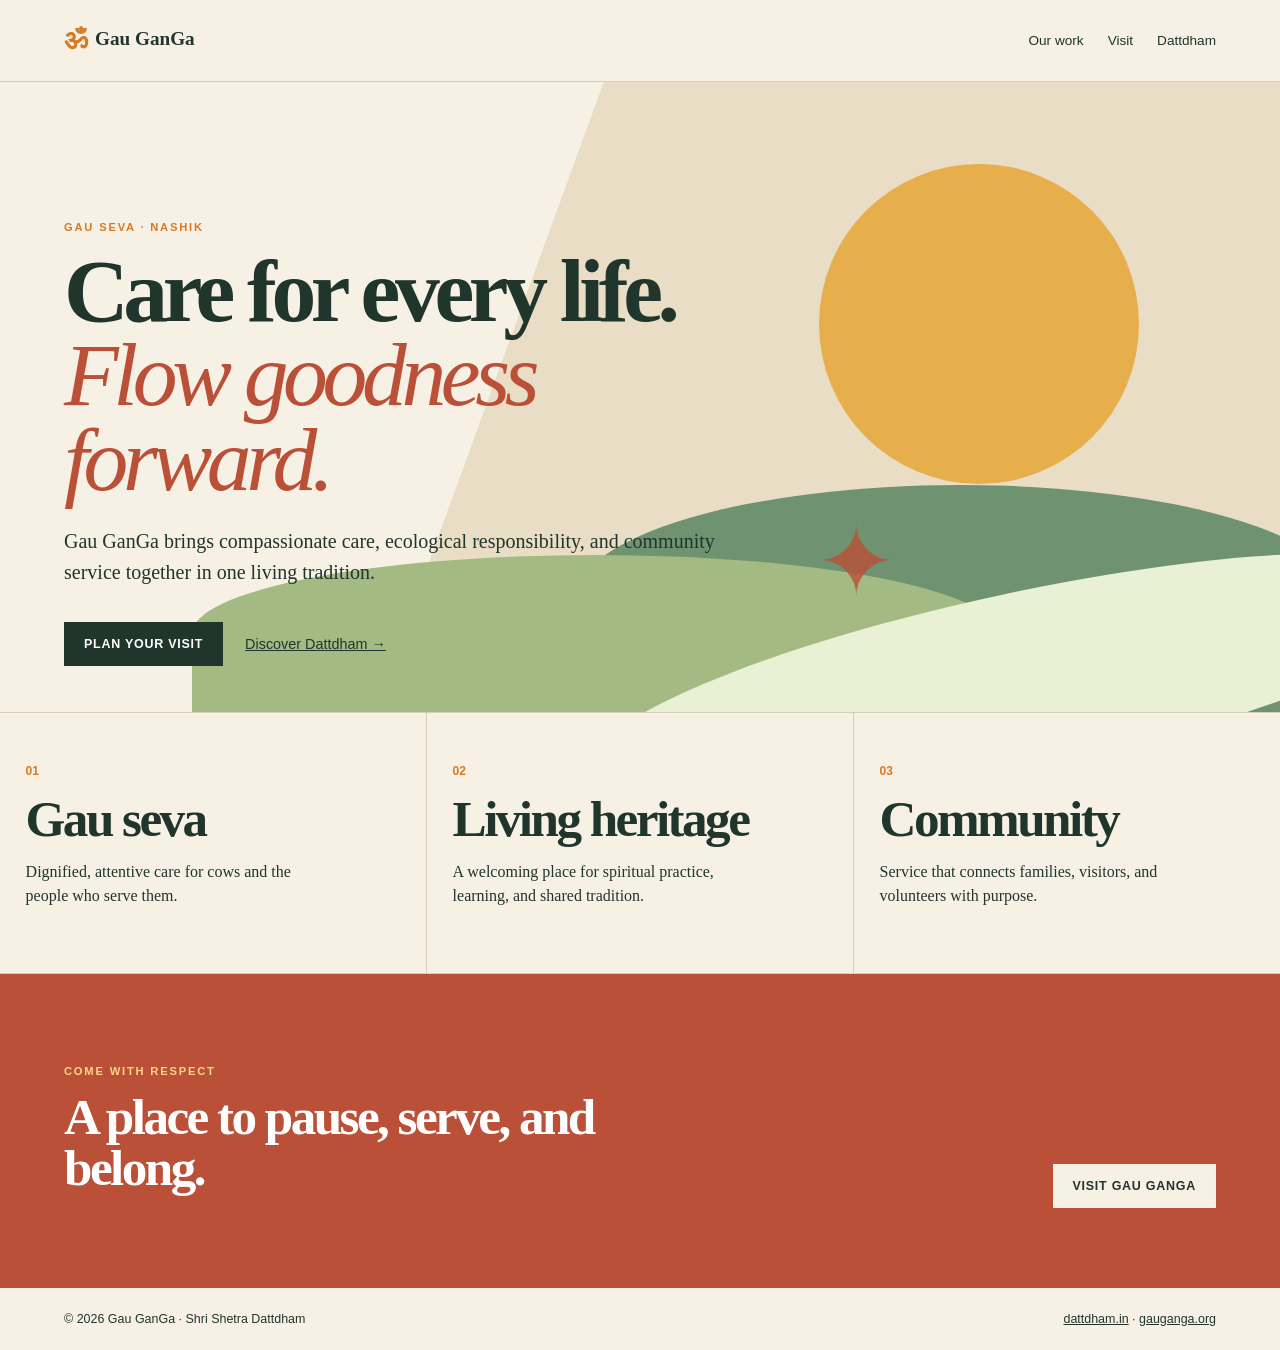
==== index.html @ 40585176 "feat: add dual-domain Gau GanGa and Dattdham site" ====
<!doctype html>
<html lang="en">
<head>
  <meta charset="UTF-8" />
  <meta name="viewport" content="width=device-width, initial-scale=1.0" />
  <meta name="description" content="Gau GanGa and Shri Shetra Dattdham, Nashik — seva, faith, conservation, and community." />
  <meta property="og:title" content="Gau GanGa | Shri Shetra Dattdham" />
  <meta property="og:description" content="A shared home for seva, faith, conservation, and community." />
  <title>Gau GanGa | Shri Shetra Dattdham</title>
  <link rel="stylesheet" href="/styles.css" />
  <script defer src="/site.js"></script>
</head>
<body>
  <header class="masthead">
    <a class="brand" href="/" aria-label="Home"><span class="brand-mark">ॐ</span><span id="brand-name">Gau GanGa</span></a>
    <nav aria-label="Main navigation"><a href="#about">Our work</a><a href="#visit">Visit</a><a id="partner-link" href="https://dattdham.in">Dattdham</a></nav>
  </header>
  <main>
    <section class="hero">
      <p class="eyebrow" id="eyebrow">Gau seva · Nashik</p>
      <h1 id="hero-title">Care for every life.<br><em>Flow goodness forward.</em></h1>
      <p class="lede" id="hero-copy">Gau GanGa brings compassionate care, ecological responsibility, and community service together in one living tradition.</p>
      <div class="actions"><a class="button" id="primary-action" href="#visit">Plan your visit</a><a class="text-link" id="partner-cta" href="https://dattdham.in">Discover Dattdham →</a></div>
      <div class="hero-art" aria-hidden="true"><div class="sun"></div><div class="hill one"></div><div class="hill two"></div><div class="river"></div><div class="lotus">✦</div></div>
    </section>
    <section class="pillars" id="about" aria-label="Our work">
      <article><span>01</span><h2 id="pillar-one-title">Gau seva</h2><p id="pillar-one-copy">Dignified, attentive care for cows and the people who serve them.</p></article>
      <article><span>02</span><h2 id="pillar-two-title">Living heritage</h2><p id="pillar-two-copy">A welcoming place for spiritual practice, learning, and shared tradition.</p></article>
      <article><span>03</span><h2 id="pillar-three-title">Community</h2><p id="pillar-three-copy">Service that connects families, visitors, and volunteers with purpose.</p></article>
    </section>
    <section class="visit" id="visit"><div><p class="eyebrow">Come with respect</p><h2 id="visit-title">A place to pause, serve, and belong.</h2></div><a class="button light" id="visit-link" href="https://gauganga.org">Visit Gau GanGa</a></section>
  </main>
  <footer><span>© <span id="year"></span> Gau GanGa · Shri Shetra Dattdham</span><span><a href="https://dattdham.in">dattdham.in</a> · <a href="https://gauganga.org">gauganga.org</a></span></footer>
</body>
</html>
---- styles.css ----
:root{--ink:#20352c;--cream:#f7f1e5;--saffron:#d77a26;--leaf:#4f7b57;--clay:#b95037;--line:#d8cdb8}*{box-sizing:border-box}html{scroll-behavior:smooth}body{margin:0;background:var(--cream);color:var(--ink);font-family:Georgia,'Times New Roman',serif}.masthead,footer{display:flex;align-items:center;justify-content:space-between;padding:24px max(5vw,28px);border-bottom:1px solid var(--line)}.brand{color:inherit;text-decoration:none;font-weight:bold;font-size:1.2rem}.brand-mark{color:var(--saffron);font-size:1.75rem;vertical-align:middle;margin-right:8px}nav{display:flex;gap:24px}a{color:inherit}nav a{text-decoration:none;font-family:Arial,sans-serif;font-size:.85rem}.hero{min-height:630px;padding:10vw max(5vw,28px) 0;position:relative;overflow:hidden}.hero>*:not(.hero-art){position:relative;z-index:2;max-width:680px}.eyebrow{text-transform:uppercase;letter-spacing:.16em;font:700 .7rem Arial,sans-serif;color:var(--saffron)}h1{font-size:clamp(3rem,7vw,6.4rem);line-height:.94;letter-spacing:-.06em;margin:16px 0 24px}h1 em{color:var(--clay);font-weight:normal}.lede{font-size:1.25rem;line-height:1.55;max-width:570px}.actions{display:flex;gap:22px;align-items:center;margin-top:34px}.button{display:inline-block;padding:15px 20px;background:var(--ink);color:#fff;text-decoration:none;font:700 .78rem Arial,sans-serif;letter-spacing:.06em;text-transform:uppercase}.text-link{font-family:Arial,sans-serif;font-size:.9rem}.hero-art{position:absolute;inset:0;z-index:1;background:linear-gradient(110deg,transparent 40%,#e9ddc6 40%)}.sun{position:absolute;width:min(28vw,320px);height:min(28vw,320px);right:11vw;top:13%;border-radius:50%;background:#e7ae4c}.hill{position:absolute;border-radius:50% 50% 0 0;bottom:0}.hill.one{width:60%;height:36%;right:-5%;background:#6f9270}.hill.two{width:63%;height:25%;right:22%;background:#a4ba83}.river{position:absolute;width:70%;height:28%;right:-15%;bottom:-9%;background:#e9f0d4;border-radius:50%;transform:rotate(-12deg)}.lotus{position:absolute;right:30%;bottom:15%;font-size:6rem;color:var(--clay);opacity:.8}.pillars{display:grid;grid-template-columns:repeat(3,1fr);gap:1px;background:var(--line);border-block:1px solid var(--line)}.pillars article{background:var(--cream);padding:48px max(2vw,24px);min-height:260px}.pillars span{font:700 .75rem Arial,sans-serif;color:var(--saffron)}h2{font-size:clamp(2.2rem,4vw,4rem);line-height:1;margin:14px 0;letter-spacing:-.05em}.pillars p{line-height:1.5;max-width:300px}.visit{padding:80px max(5vw,28px);display:flex;align-items:end;justify-content:space-between;gap:30px;background:var(--clay);color:#fff}.visit .eyebrow{color:#fed580}.visit h2{max-width:650px}.light{background:var(--cream);color:var(--ink);white-space:nowrap}footer{font: .78rem Arial,sans-serif;border:0;gap:12px}@media(max-width:700px){.masthead{align-items:flex-start}.masthead nav{gap:13px;flex-wrap:wrap;justify-content:flex-end}.hero{min-height:680px}.hero-art{opacity:.4}.pillars{grid-template-columns:1fr}.visit{align-items:flex-start;flex-direction:column}footer{align-items:flex-start;flex-direction:column}}
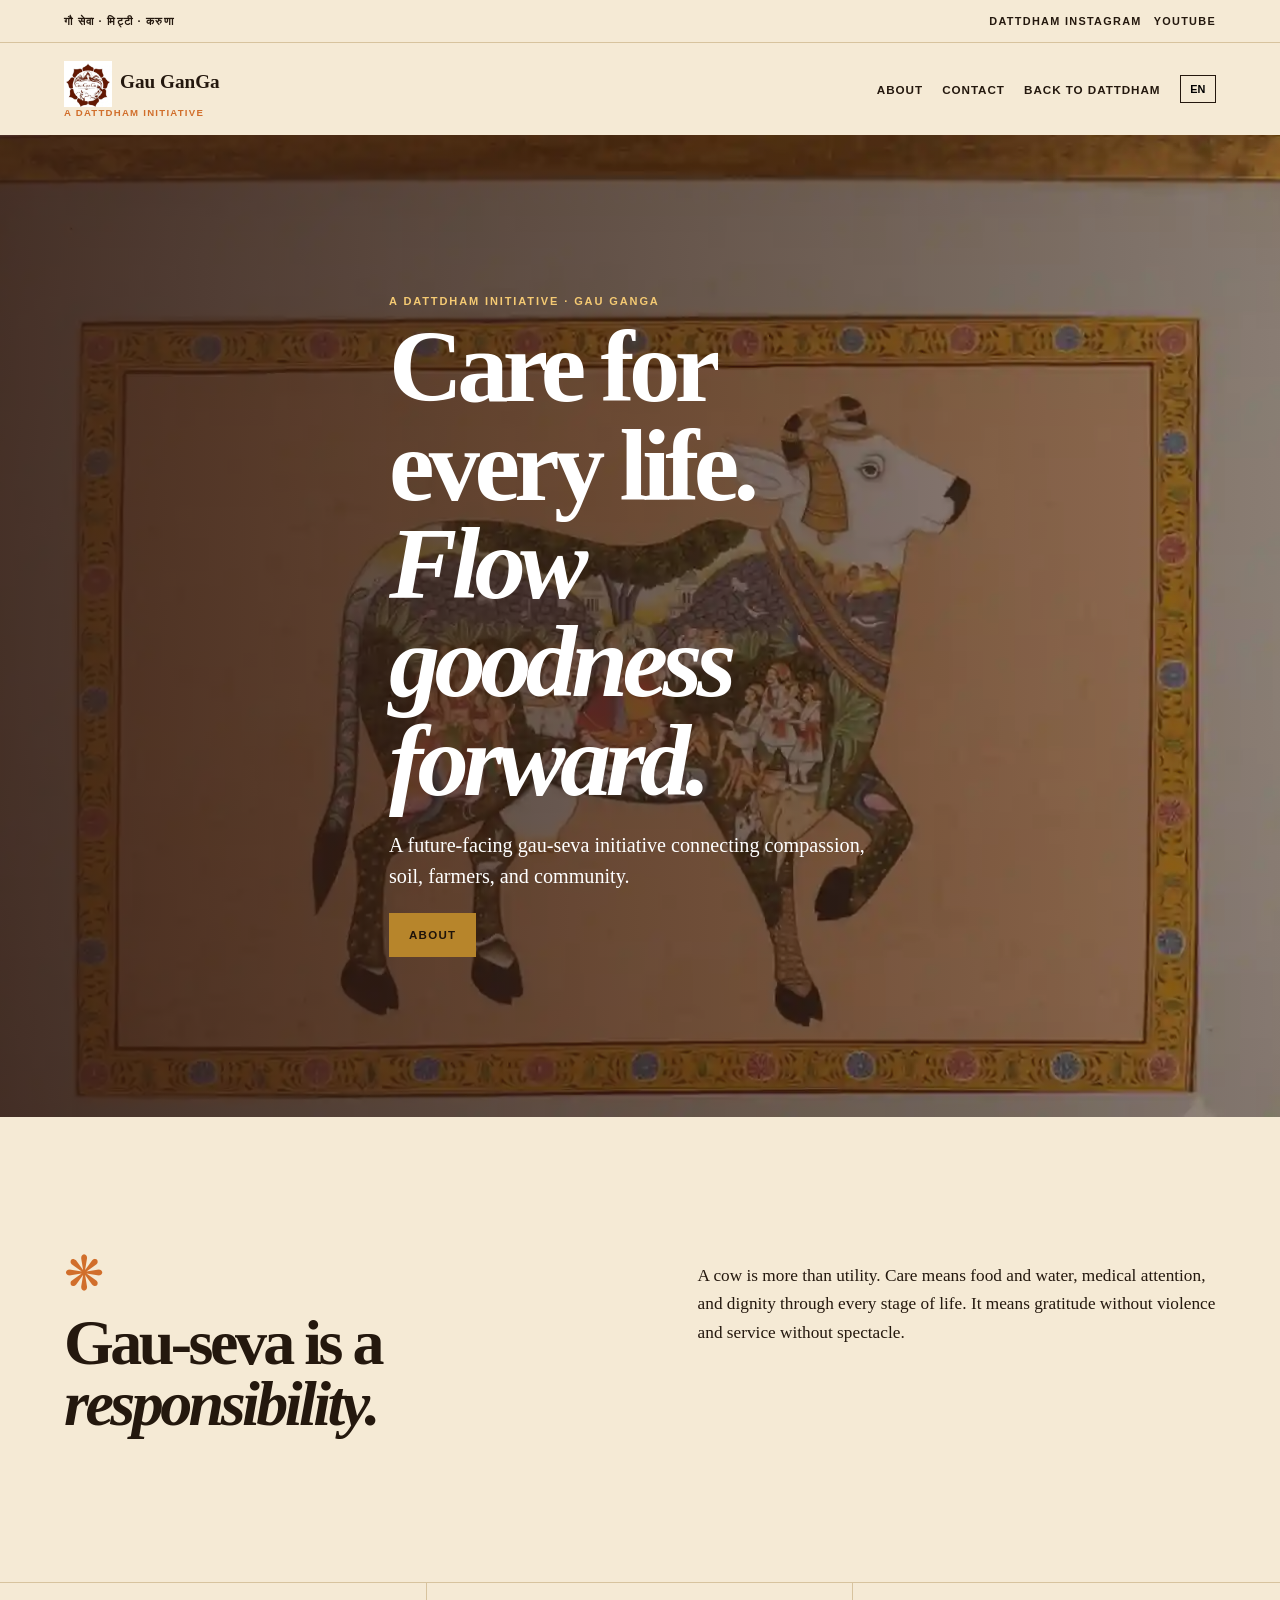
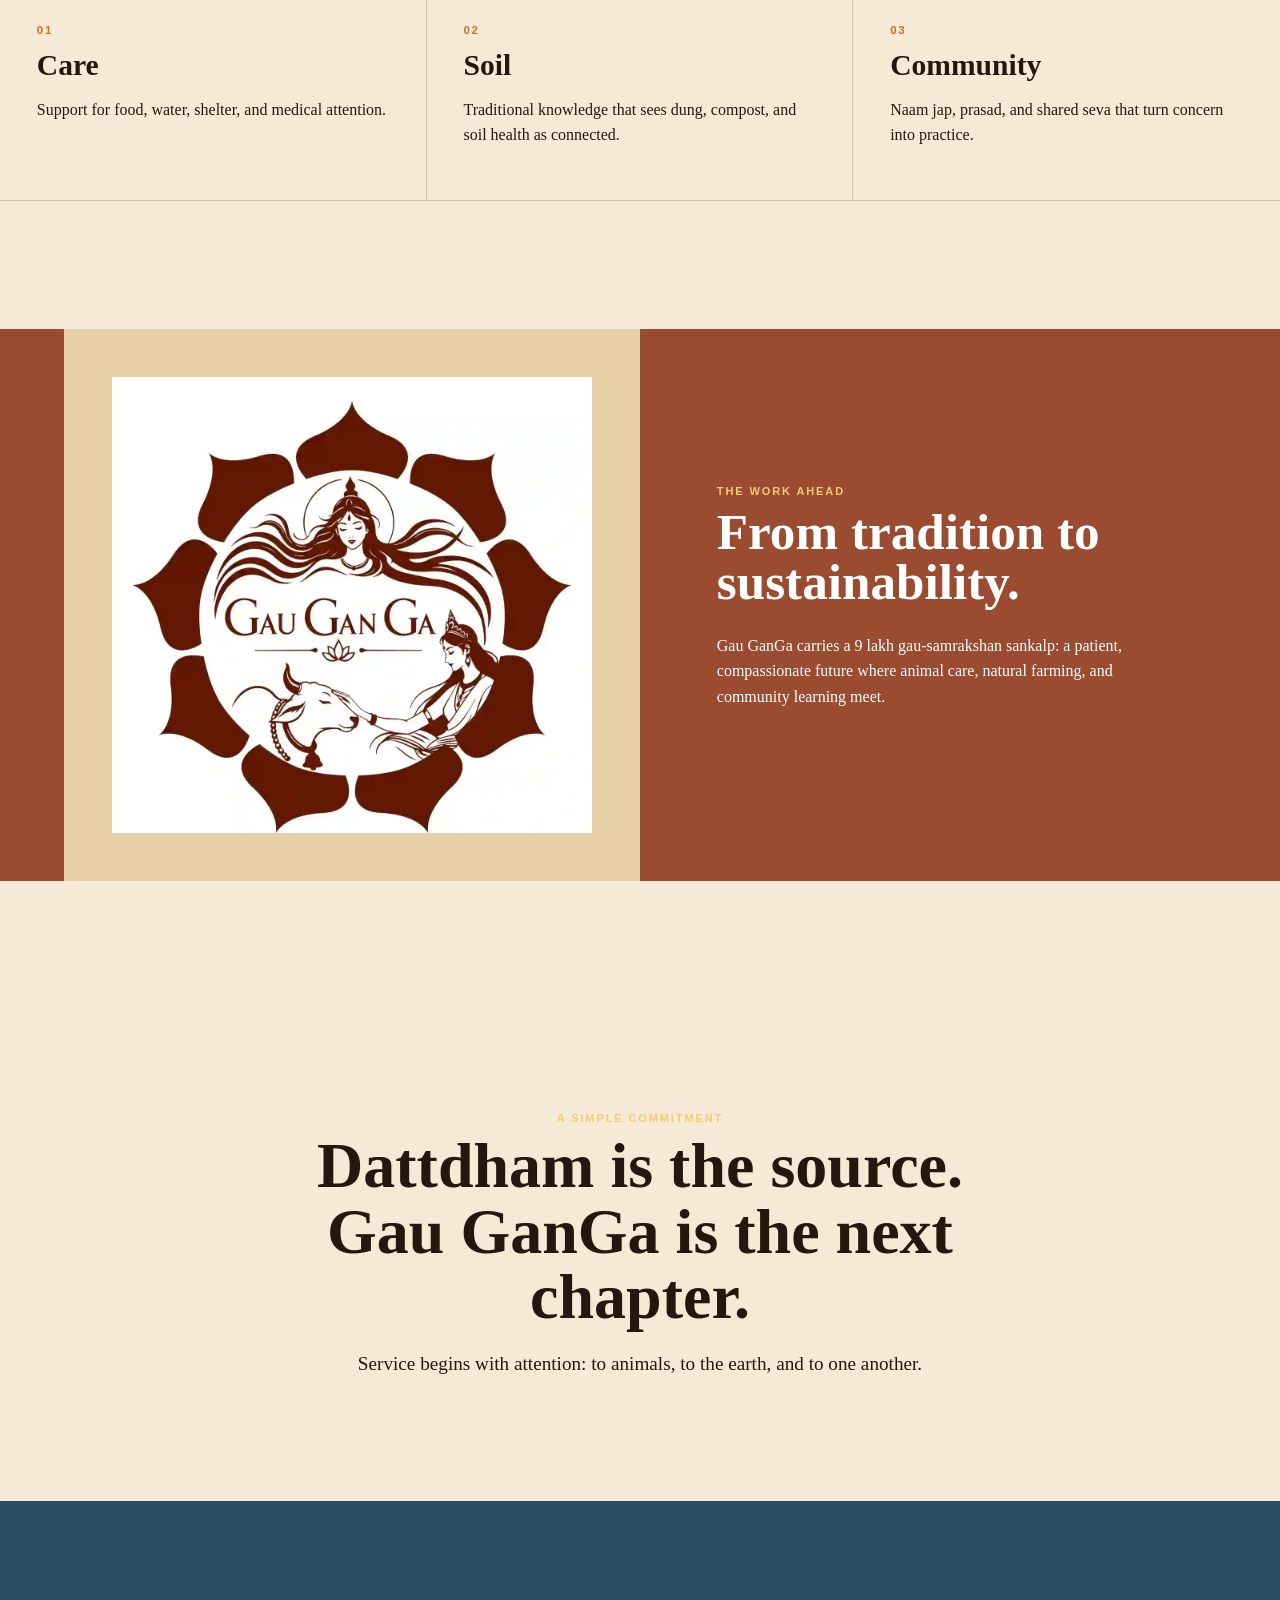
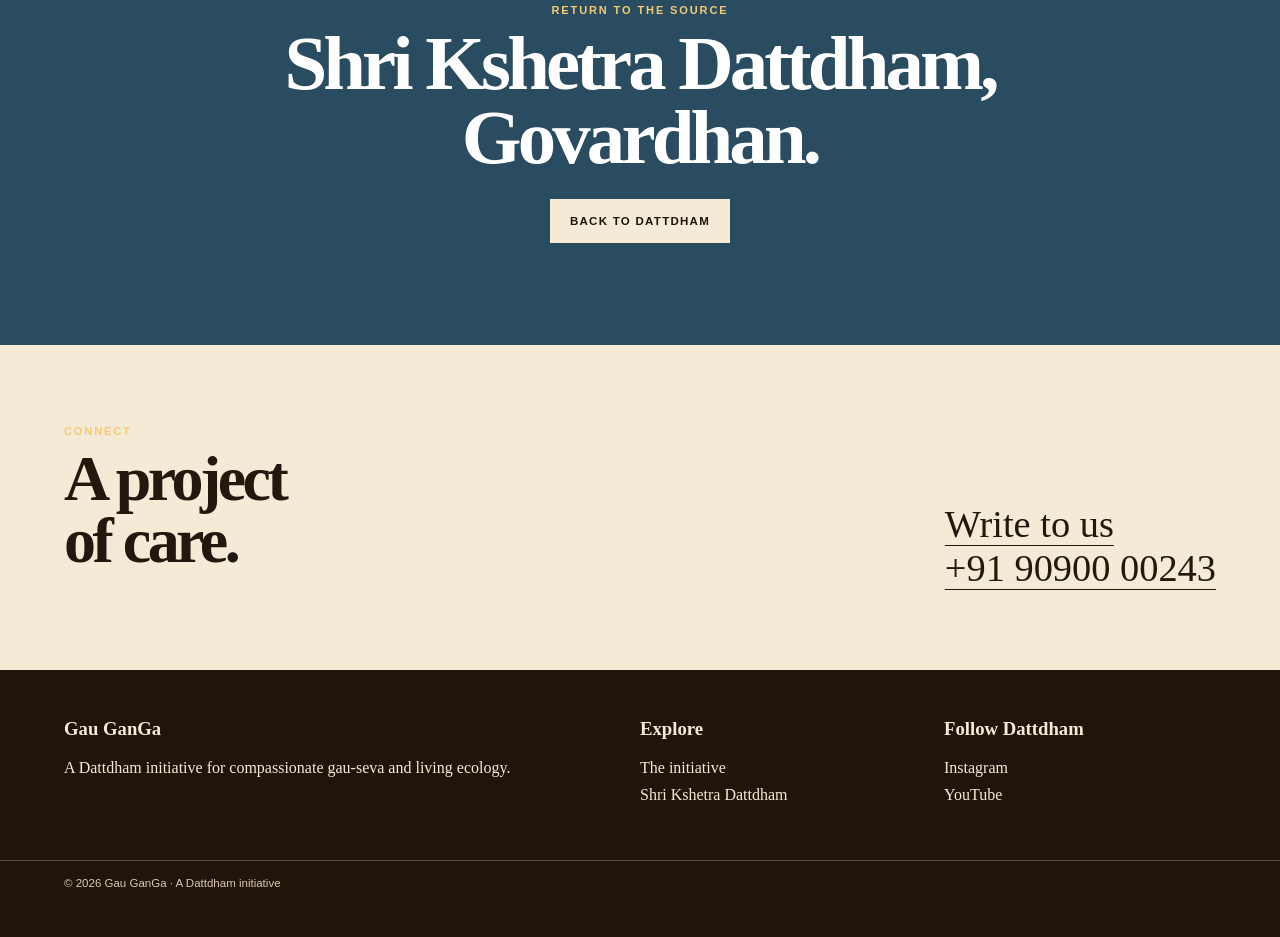
==== commit 0e05fa17: "refactor: extract standalone Gau GanGa site" ====
--- a/index.html
+++ b/index.html
@@ -1,35 +1 @@
-<!doctype html>
-<html lang="en">
-<head>
-  <meta charset="UTF-8" />
-  <meta name="viewport" content="width=device-width, initial-scale=1.0" />
-  <meta name="description" content="Gau GanGa and Shri Shetra Dattdham, Nashik — seva, faith, conservation, and community." />
-  <meta property="og:title" content="Gau GanGa | Shri Shetra Dattdham" />
-  <meta property="og:description" content="A shared home for seva, faith, conservation, and community." />
-  <title>Gau GanGa | Shri Shetra Dattdham</title>
-  <link rel="stylesheet" href="/styles.css" />
-  <script defer src="/site.js"></script>
-</head>
-<body>
-  <header class="masthead">
-    <a class="brand" href="/" aria-label="Home"><span class="brand-mark">ॐ</span><span id="brand-name">Gau GanGa</span></a>
-    <nav aria-label="Main navigation"><a href="#about">Our work</a><a href="#visit">Visit</a><a id="partner-link" href="https://dattdham.in">Dattdham</a></nav>
-  </header>
-  <main>
-    <section class="hero">
-      <p class="eyebrow" id="eyebrow">Gau seva · Nashik</p>
-      <h1 id="hero-title">Care for every life.<br><em>Flow goodness forward.</em></h1>
-      <p class="lede" id="hero-copy">Gau GanGa brings compassionate care, ecological responsibility, and community service together in one living tradition.</p>
-      <div class="actions"><a class="button" id="primary-action" href="#visit">Plan your visit</a><a class="text-link" id="partner-cta" href="https://dattdham.in">Discover Dattdham →</a></div>
-      <div class="hero-art" aria-hidden="true"><div class="sun"></div><div class="hill one"></div><div class="hill two"></div><div class="river"></div><div class="lotus">✦</div></div>
-    </section>
-    <section class="pillars" id="about" aria-label="Our work">
-      <article><span>01</span><h2 id="pillar-one-title">Gau seva</h2><p id="pillar-one-copy">Dignified, attentive care for cows and the people who serve them.</p></article>
-      <article><span>02</span><h2 id="pillar-two-title">Living heritage</h2><p id="pillar-two-copy">A welcoming place for spiritual practice, learning, and shared tradition.</p></article>
-      <article><span>03</span><h2 id="pillar-three-title">Community</h2><p id="pillar-three-copy">Service that connects families, visitors, and volunteers with purpose.</p></article>
-    </section>
-    <section class="visit" id="visit"><div><p class="eyebrow">Come with respect</p><h2 id="visit-title">A place to pause, serve, and belong.</h2></div><a class="button light" id="visit-link" href="https://gauganga.org">Visit Gau GanGa</a></section>
-  </main>
-  <footer><span>© <span id="year"></span> Gau GanGa · Shri Shetra Dattdham</span><span><a href="https://dattdham.in">dattdham.in</a> · <a href="https://gauganga.org">gauganga.org</a></span></footer>
-</body>
-</html>
+<!doctype html><html lang="en"><head><meta charset="utf-8"><meta name="viewport" content="width=device-width,initial-scale=1"><meta name="description" content="Gau GanGa — a Dattdham initiative for compassionate gau-seva, soil health, and community practice."><link rel="canonical" href="https://gauganga.org/"><meta property="og:title" content="Gau GanGa | A Dattdham Initiative"><meta property="og:description" content="Care for every life. Flow goodness forward."><meta property="og:image" content="https://gauganga.org/assets/gauganga-cow-art.webp"><title>Gau GanGa | A Dattdham Initiative</title><link rel="stylesheet" href="/site.css"><script defer src="/site.js"></script></head><body class="project" data-site="gau"><a class="skip" href="#main">Skip to content</a><div class="topbar"><div class="shell"><span>गौ सेवा · मिट्टी · करुणा</span><span class="social"><a href="https://www.instagram.com/dattadham_official/">Dattdham Instagram</a><a href="https://www.youtube.com/@श्रीक्षेत्रदत्तधामपीठ">YouTube</a></span></div></div><header class="shell nav"><a class="wordmark" href="/"><img src="/assets/gauganga-logo.webp" alt="Gau GanGa" width="48" height="46" style="vertical-align:middle;margin-right:.5rem">Gau GanGa<small>A Dattdham initiative</small></a><nav class="nav-links" aria-label="Main"><a href="#about" data-k="about">About</a><a href="#contact" data-k="contact">Contact</a><a href="https://dattdham.in" data-k="back">Back to Dattdham</a><button class="lang" aria-label="Change language">EN</button></nav></header><main id="main"><section class="hero"><img class="hero-media" src="/assets/gauganga-cow-art.webp" alt="A devotional cow artwork expressing care, culture, and ecological life" fetchpriority="high"><div class="shell hero-copy"><div class="eyebrow" data-k="eyebrow">A Dattdham initiative · Gau GanGa</div><h1 data-k="title">Care for every life. <em>Flow goodness forward.</em></h1><p data-k="lead">A future-facing gau-seva initiative connecting compassion, soil, farmers, and community.</p><a class="cta" href="#about" data-k="about">About</a></div></section><section class="shell story" id="about"><div><div class="ornament">❋</div><h2 class="section-title" data-k="story-title">Gau-seva is a <em>responsibility.</em></h2></div><p data-k="story">A cow is more than utility. Care means food and water, medical attention, and dignity through every stage of life. It means gratitude without violence and service without spectacle.</p></section><section class="pillars"><article class="pillar" data-pillar><b>01</b><h3>Care</h3><p>Food, water, shelter, and medical attention.</p></article><article class="pillar" data-pillar><b>02</b><h3>Soil</h3><p>Traditional knowledge for soil health.</p></article><article class="pillar" data-pillar><b>03</b><h3>Community</h3><p>Seva that turns concern into practice.</p></article></section><section class="shell feature"><div class="art-panel"><img src="/assets/gauganga-logo.webp" loading="lazy" alt="Gau GanGa identity mark"></div><div class="feature-copy"><div class="eyebrow">The work ahead</div><h2 data-k="feature-title">From tradition to sustainability.</h2><p data-k="feature">Gau GanGa carries a 9 lakh gau-samrakshan sankalp: a patient, compassionate future where animal care, natural farming, and community learning meet.</p></div></section><section class="shell manifesto"><div class="eyebrow">A simple commitment</div><h2 data-k="bridge-title">Dattdham is the source. Gau GanGa is the next chapter.</h2><p>Service begins with attention: to animals, to the earth, and to one another.</p></section><section class="bridge"><div class="shell"><div class="eyebrow">Return to the source</div><h2>Shri Kshetra Dattdham, Govardhan.</h2><a class="cta" href="https://dattdham.in" data-k="back">Back to Dattdham</a></div></section><section class="shell contact" id="contact"><div><div class="eyebrow">Connect</div><h2 class="section-title">A project<br>of care.</h2></div><div><a href="mailto:Dattadham1008@gmail.com" data-k="email">Write to us</a><br><a href="tel:+919090000243">+91 90900 00243</a></div></section></main><footer class="footer"><div class="shell footer-grid"><div><h3>Gau GanGa</h3><p>A Dattdham initiative for compassionate gau-seva and living ecology.</p></div><div><h3>Explore</h3><a href="#about">The initiative</a><a href="https://dattdham.in">Shri Kshetra Dattdham</a></div><div><h3>Follow Dattdham</h3><a href="https://www.instagram.com/dattadham_official/">Instagram</a><a href="https://www.youtube.com/@श्रीक्षेत्रदत्तधामपीठ">YouTube</a></div></div><div class="shell copyright">© <span data-year></span> Gau GanGa · A Dattdham initiative</div></footer></body></html>
--- a/site.css
+++ b/site.css
@@ -0,0 +1 @@
+:root{--ink:#24180e;--paper:#f5ead5;--gold:#b7852b;--ochre:#d16e2b;--leaf:#385644;--indigo:#294c61;--line:#d7c39e;--serif:Georgia,'Noto Serif Devanagari',serif;--sans:Arial,'Noto Sans Devanagari',sans-serif}*{box-sizing:border-box}html{scroll-behavior:smooth}body{margin:0;background:var(--paper);color:var(--ink);font-family:var(--serif)}a{color:inherit}.skip{position:absolute;left:-999px}.skip:focus{left:1rem;top:1rem;z-index:10;background:#fff;padding:.7rem}.shell{max-width:1280px;margin:auto;padding-inline:clamp(1.2rem,5vw,5rem)}.topbar{border-bottom:1px solid var(--line);font:700 .68rem var(--sans);letter-spacing:.12em;text-transform:uppercase}.topbar .shell{min-height:42px;display:flex;justify-content:space-between;align-items:center;gap:1rem}.social{display:flex;gap:.75rem}.social a{text-decoration:none}.nav{display:flex;align-items:center;justify-content:space-between;gap:1rem;padding-block:1.1rem}.wordmark{font-size:1.2rem;font-weight:bold;text-decoration:none}.wordmark small{display:block;font:700 .6rem var(--sans);letter-spacing:.13em;text-transform:uppercase;color:var(--ochre)}.nav-links{display:flex;align-items:center;gap:1.2rem;font:700 .73rem var(--sans);letter-spacing:.08em;text-transform:uppercase}.nav-links a{text-decoration:none}.lang{border:1px solid var(--ink);background:transparent;padding:.45rem .6rem;font:700 .68rem var(--sans);cursor:pointer}.hero{position:relative;min-height:620px;display:grid;align-items:end;overflow:hidden;color:#fff;background:var(--ink)}.hero-media{position:absolute;inset:0;width:100%;height:100%;object-fit:cover;opacity:.66}.hero:after{content:'';position:absolute;inset:0;background:linear-gradient(90deg,rgba(22,13,7,.82),rgba(22,13,7,.17) 75%)}.hero-copy{position:relative;z-index:1;padding-block:clamp(5rem,13vw,10rem);max-width:780px}.eyebrow{font:700 .69rem var(--sans);letter-spacing:.17em;text-transform:uppercase;color:#f5ca73}.hero h1,.section-title{letter-spacing:-.055em;line-height:.96;margin:.7rem 0 1.2rem}.hero h1{font-size:clamp(3.3rem,8vw,7.4rem)}.hero p{max-width:570px;font-size:clamp(1rem,2vw,1.26rem);line-height:1.55}.cta{display:inline-block;background:var(--gold);color:#1e130a;padding:1rem 1.25rem;text-decoration:none;font:700 .72rem var(--sans);letter-spacing:.11em;text-transform:uppercase}.story{display:grid;grid-template-columns:1fr 1fr;gap:clamp(2rem,9vw,10rem);padding-block:clamp(5rem,10vw,9rem)}.section-title{font-size:clamp(2.6rem,5vw,5rem)}.story p{font-size:1.08rem;line-height:1.65}.ornament{font-size:3rem;color:var(--ochre)}.pillars{display:grid;grid-template-columns:repeat(3,1fr);border-block:1px solid var(--line)}.pillar{padding:2.3rem;border-right:1px solid var(--line)}.pillar:last-child{border-right:0}.pillar b{color:var(--ochre);font:700 .72rem var(--sans);letter-spacing:.15em}.pillar h3{font-size:1.85rem;margin:.7rem 0}.pillar p{line-height:1.55}.feature{display:grid;grid-template-columns:1fr 1fr;margin-block:clamp(4rem,10vw,9rem);background:var(--leaf);color:#fff}.feature img{width:100%;height:100%;min-height:360px;object-fit:cover}.feature-copy{padding:clamp(2.2rem,6vw,6rem);display:flex;flex-direction:column;justify-content:center}.feature-copy h2{font-size:clamp(2.5rem,4vw,4.6rem);line-height:.98;margin:.6rem 0}.feature-copy p{line-height:1.6}.bridge{background:var(--indigo);color:#fff;padding-block:clamp(4rem,8vw,7rem);text-align:center}.bridge h2{font-size:clamp(2.5rem,6vw,5.5rem);letter-spacing:-.05em;line-height:.96;max-width:850px;margin:.7rem auto 1.5rem}.bridge .cta{background:#f5ead5}.contact{padding-block:5rem;display:flex;justify-content:space-between;align-items:end;gap:2rem}.contact a{font-size:clamp(1.3rem,3vw,2.4rem);text-decoration-thickness:1px;text-underline-offset:.2em}.footer{background:#21150b;color:#f5ead5;padding-block:3rem}.footer-grid{display:grid;grid-template-columns:2fr 1fr 1fr;gap:2rem}.footer h3{margin-top:0}.footer a{display:block;margin:.55rem 0;text-decoration:none}.copyright{margin-top:3rem;padding-top:1rem;border-top:1px solid #5e4c3b;font:400 .72rem var(--sans);color:#d8c9b1}.project .hero{background:#402014}.project .hero:after{background:linear-gradient(90deg,rgba(47,23,14,.78),rgba(47,23,14,.08))}.project .hero-copy{max-width:630px}.project .feature{background:#9a4b30}.art-panel{background:#e7d0a8;padding:clamp(1rem,4vw,3rem);display:flex;align-items:center;justify-content:center}.art-panel img{object-fit:contain;min-height:0;max-height:520px}.manifesto{padding-block:clamp(4rem,8vw,8rem);text-align:center;max-width:900px}.manifesto h2{font-size:clamp(2.5rem,5vw,5rem);line-height:1.02;margin:.6rem 0}.manifesto p{font-size:1.2rem;line-height:1.65}@media(max-width:760px){.topbar .shell{justify-content:center}.topbar .social{display:none}.nav-links{gap:.7rem;font-size:.62rem}.nav-links a:nth-child(2){display:none}.hero{min-height:560px}.story,.feature{grid-template-columns:1fr}.pillars{grid-template-columns:1fr}.pillar{border-right:0;border-bottom:1px solid var(--line)}.feature img{min-height:260px}.contact{align-items:flex-start;flex-direction:column}.footer-grid{grid-template-columns:1fr 1fr}.footer-grid>div:first-child{grid-column:span 2}}@media(prefers-reduced-motion:reduce){html{scroll-behavior:auto}}
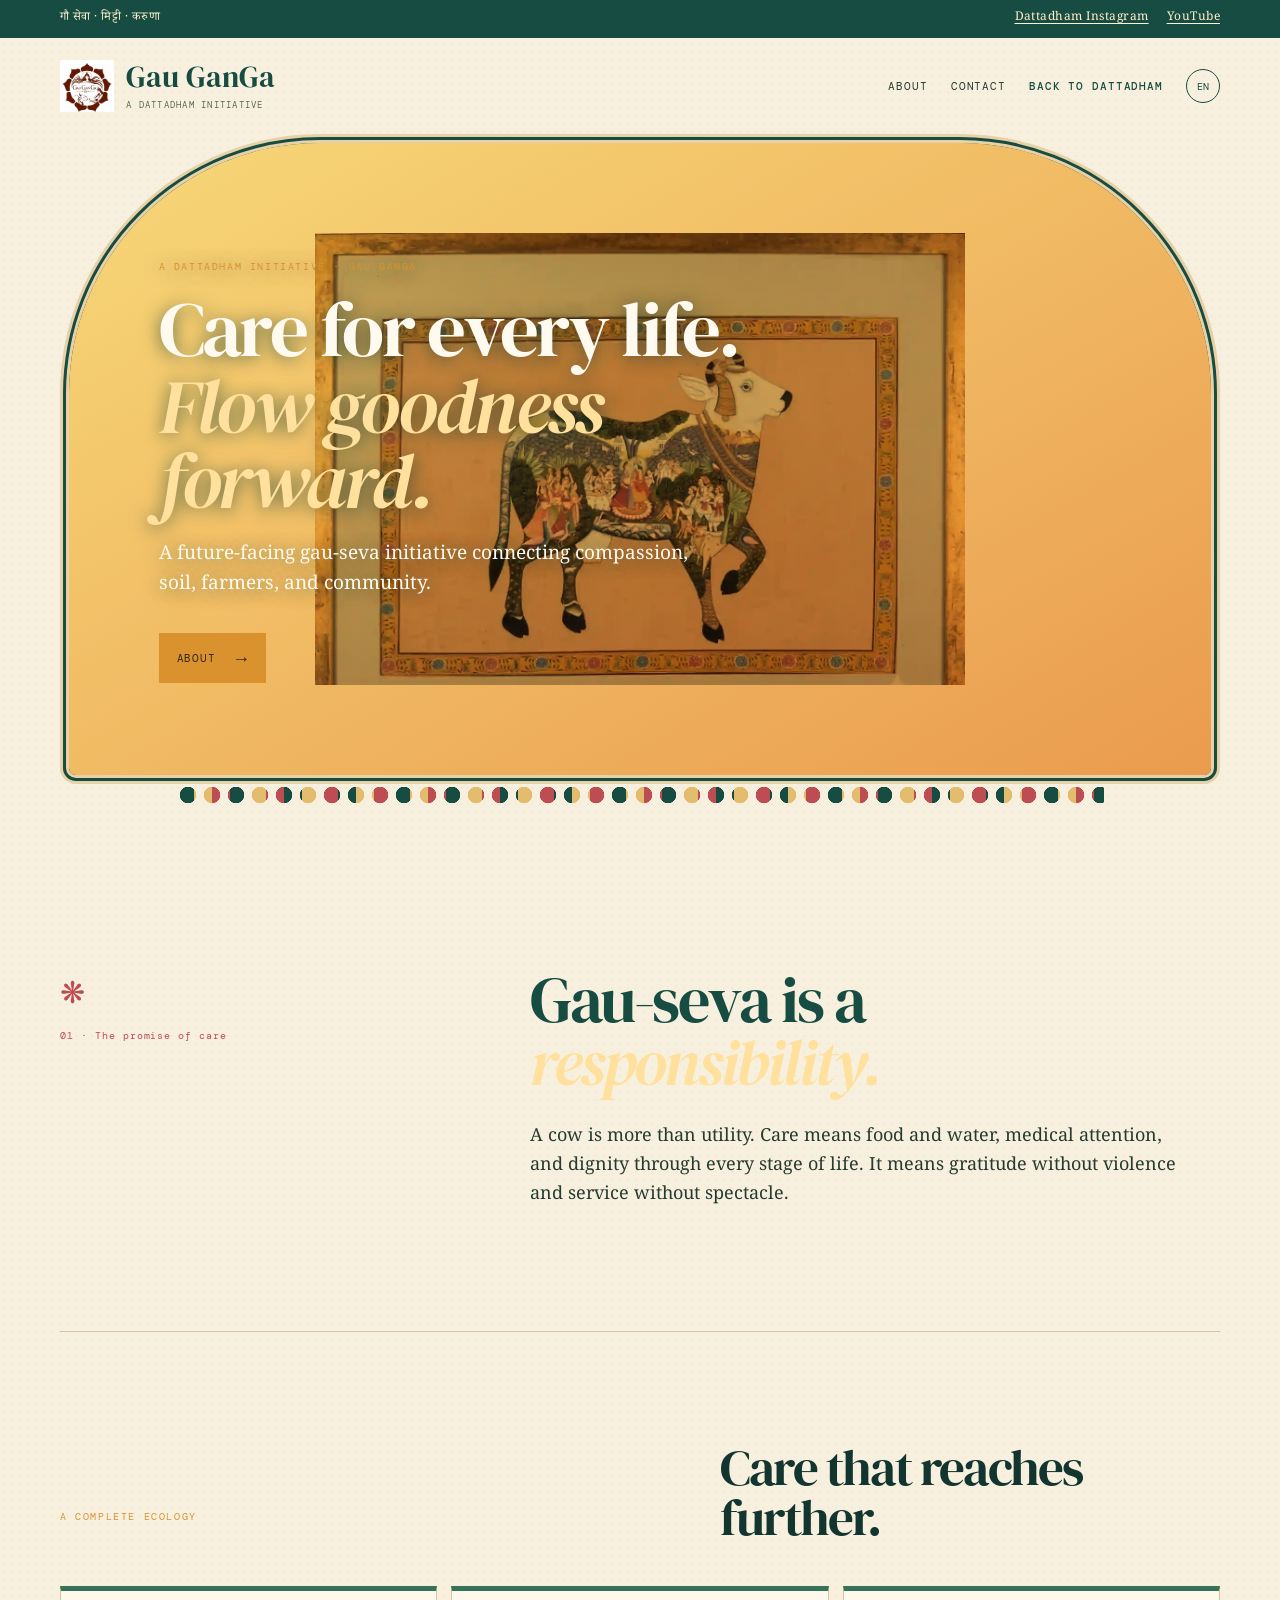
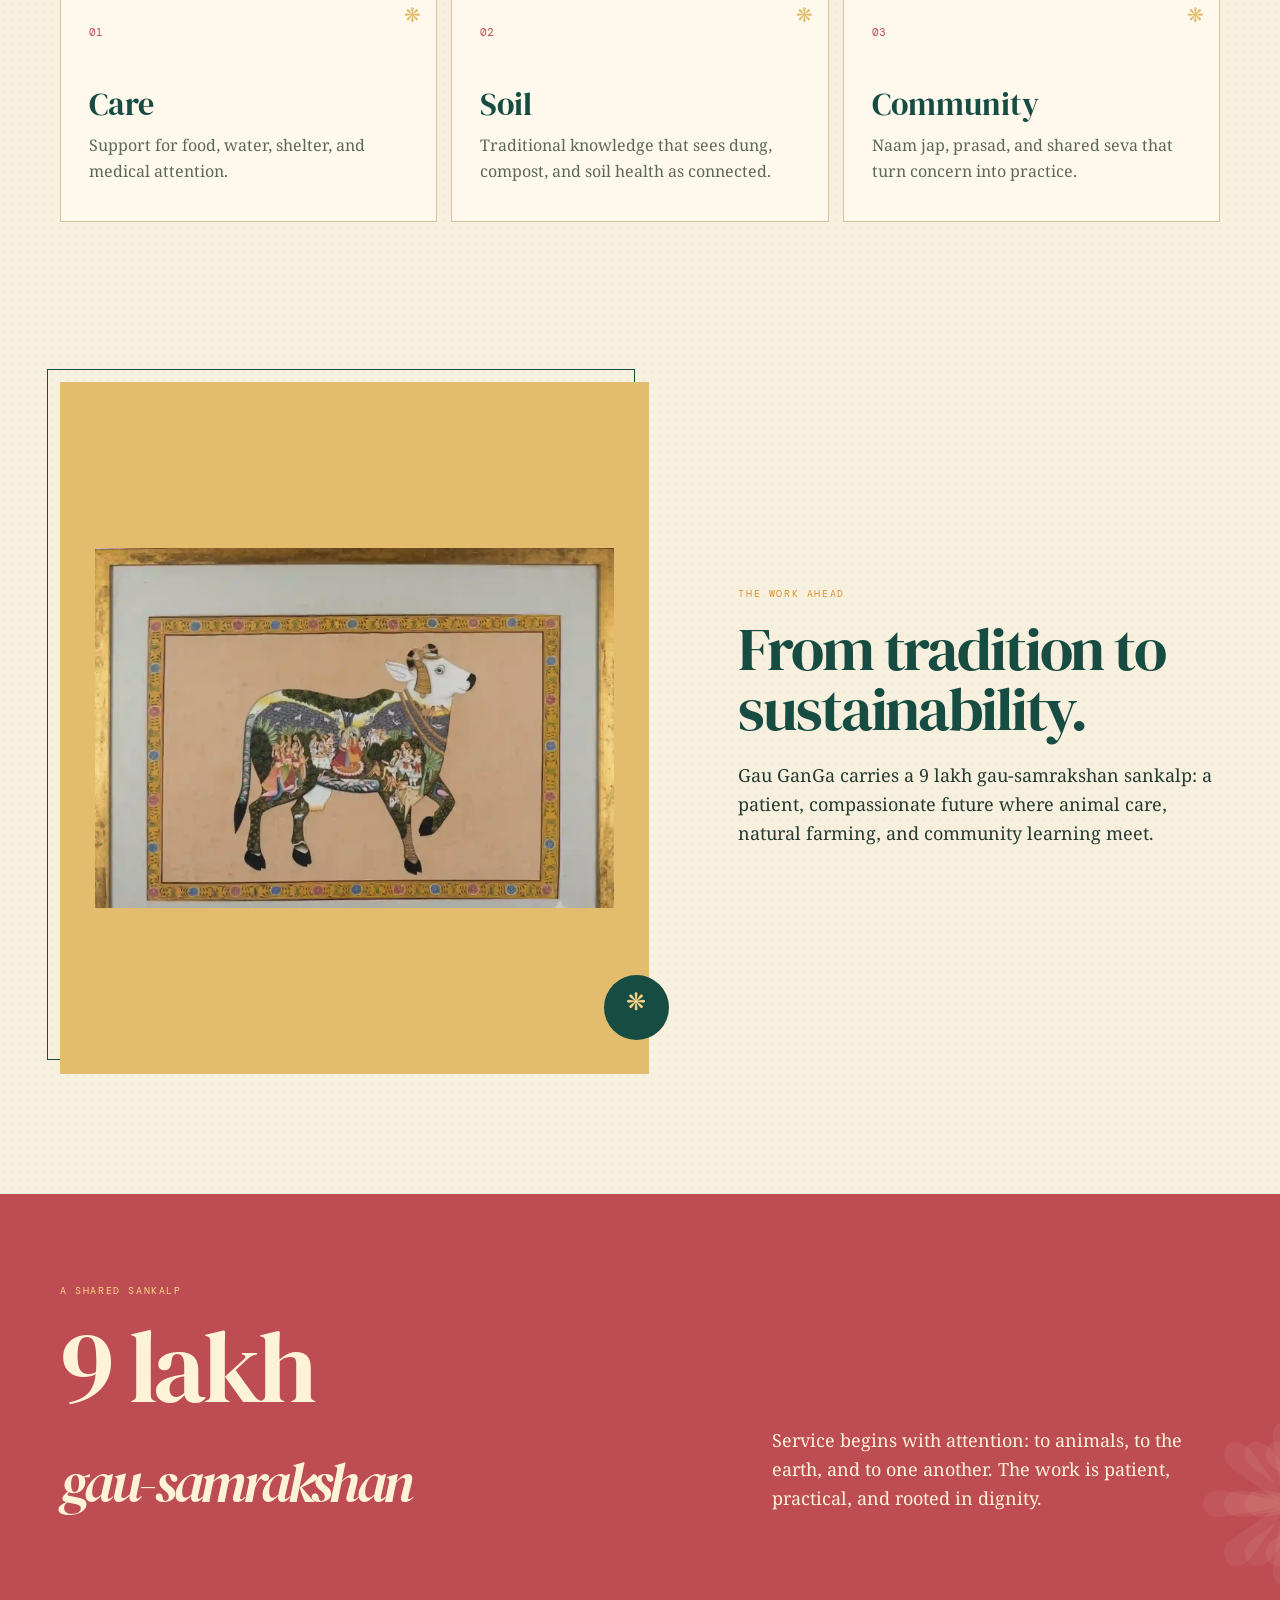
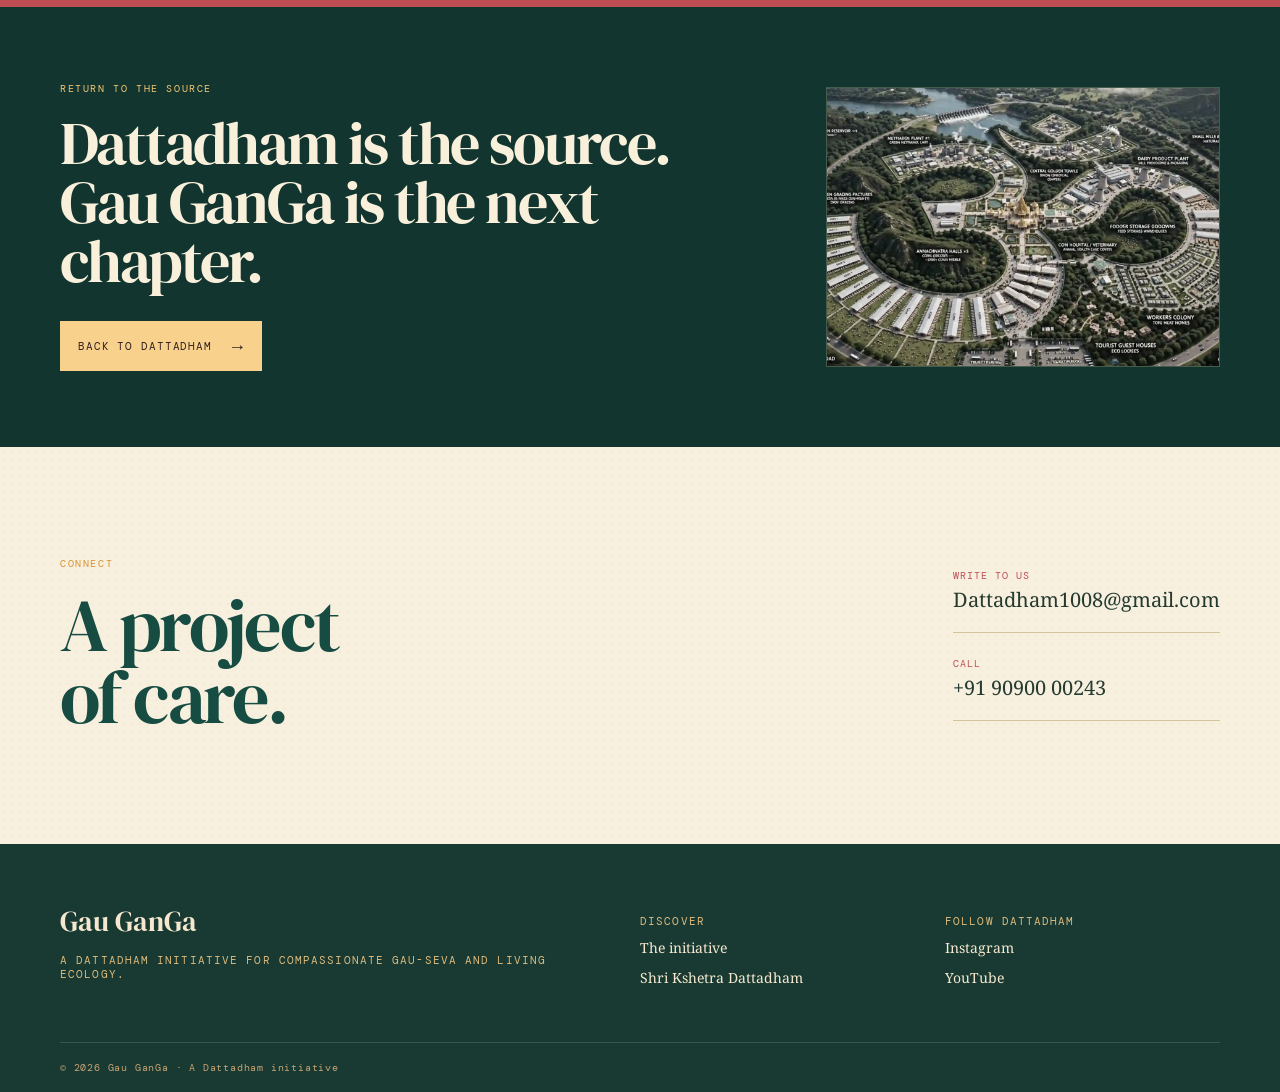
==== commit 1079926b: "feat: redesign Gau GanGa with Indian visual system" ====
--- a/index.html
+++ b/index.html
@@ -1 +1,21 @@
-<!doctype html><html lang="en"><head><meta charset="utf-8"><meta name="viewport" content="width=device-width,initial-scale=1"><meta name="description" content="Gau GanGa — a Dattdham initiative for compassionate gau-seva, soil health, and community practice."><link rel="canonical" href="https://gauganga.org/"><meta property="og:title" content="Gau GanGa | A Dattdham Initiative"><meta property="og:description" content="Care for every life. Flow goodness forward."><meta property="og:image" content="https://gauganga.org/assets/gauganga-cow-art.webp"><title>Gau GanGa | A Dattdham Initiative</title><link rel="stylesheet" href="/site.css"><script defer src="/site.js"></script></head><body class="project" data-site="gau"><a class="skip" href="#main">Skip to content</a><div class="topbar"><div class="shell"><span>गौ सेवा · मिट्टी · करुणा</span><span class="social"><a href="https://www.instagram.com/dattadham_official/">Dattdham Instagram</a><a href="https://www.youtube.com/@श्रीक्षेत्रदत्तधामपीठ">YouTube</a></span></div></div><header class="shell nav"><a class="wordmark" href="/"><img src="/assets/gauganga-logo.webp" alt="Gau GanGa" width="48" height="46" style="vertical-align:middle;margin-right:.5rem">Gau GanGa<small>A Dattdham initiative</small></a><nav class="nav-links" aria-label="Main"><a href="#about" data-k="about">About</a><a href="#contact" data-k="contact">Contact</a><a href="https://dattdham.in" data-k="back">Back to Dattdham</a><button class="lang" aria-label="Change language">EN</button></nav></header><main id="main"><section class="hero"><img class="hero-media" src="/assets/gauganga-cow-art.webp" alt="A devotional cow artwork expressing care, culture, and ecological life" fetchpriority="high"><div class="shell hero-copy"><div class="eyebrow" data-k="eyebrow">A Dattdham initiative · Gau GanGa</div><h1 data-k="title">Care for every life. <em>Flow goodness forward.</em></h1><p data-k="lead">A future-facing gau-seva initiative connecting compassion, soil, farmers, and community.</p><a class="cta" href="#about" data-k="about">About</a></div></section><section class="shell story" id="about"><div><div class="ornament">❋</div><h2 class="section-title" data-k="story-title">Gau-seva is a <em>responsibility.</em></h2></div><p data-k="story">A cow is more than utility. Care means food and water, medical attention, and dignity through every stage of life. It means gratitude without violence and service without spectacle.</p></section><section class="pillars"><article class="pillar" data-pillar><b>01</b><h3>Care</h3><p>Food, water, shelter, and medical attention.</p></article><article class="pillar" data-pillar><b>02</b><h3>Soil</h3><p>Traditional knowledge for soil health.</p></article><article class="pillar" data-pillar><b>03</b><h3>Community</h3><p>Seva that turns concern into practice.</p></article></section><section class="shell feature"><div class="art-panel"><img src="/assets/gauganga-logo.webp" loading="lazy" alt="Gau GanGa identity mark"></div><div class="feature-copy"><div class="eyebrow">The work ahead</div><h2 data-k="feature-title">From tradition to sustainability.</h2><p data-k="feature">Gau GanGa carries a 9 lakh gau-samrakshan sankalp: a patient, compassionate future where animal care, natural farming, and community learning meet.</p></div></section><section class="shell manifesto"><div class="eyebrow">A simple commitment</div><h2 data-k="bridge-title">Dattdham is the source. Gau GanGa is the next chapter.</h2><p>Service begins with attention: to animals, to the earth, and to one another.</p></section><section class="bridge"><div class="shell"><div class="eyebrow">Return to the source</div><h2>Shri Kshetra Dattdham, Govardhan.</h2><a class="cta" href="https://dattdham.in" data-k="back">Back to Dattdham</a></div></section><section class="shell contact" id="contact"><div><div class="eyebrow">Connect</div><h2 class="section-title">A project<br>of care.</h2></div><div><a href="mailto:Dattadham1008@gmail.com" data-k="email">Write to us</a><br><a href="tel:+919090000243">+91 90900 00243</a></div></section></main><footer class="footer"><div class="shell footer-grid"><div><h3>Gau GanGa</h3><p>A Dattdham initiative for compassionate gau-seva and living ecology.</p></div><div><h3>Explore</h3><a href="#about">The initiative</a><a href="https://dattdham.in">Shri Kshetra Dattdham</a></div><div><h3>Follow Dattdham</h3><a href="https://www.instagram.com/dattadham_official/">Instagram</a><a href="https://www.youtube.com/@श्रीक्षेत्रदत्तधामपीठ">YouTube</a></div></div><div class="shell copyright">© <span data-year></span> Gau GanGa · A Dattdham initiative</div></footer></body></html>
+<!doctype html>
+<html lang="en"><head>
+<meta charset="utf-8"><meta name="viewport" content="width=device-width,initial-scale=1">
+<meta name="description" content="Gau GanGa — a Dattadham initiative for compassionate gau-seva, soil health, and community practice."><meta name="theme-color" content="#174c43">
+<link rel="canonical" href="https://gauganga.org/"><meta property="og:title" content="Gau GanGa | A Dattadham Initiative"><meta property="og:description" content="Care for every life. Flow goodness forward."><meta property="og:image" content="https://gauganga.org/assets/gauganga-cow-art.webp"><meta property="og:type" content="website">
+<title>Gau GanGa | A Dattadham Initiative</title><link rel="stylesheet" href="/site.css"><script defer src="/site.js"></script>
+</head><body class="site-gauganga" data-site="gau">
+<a class="skip" href="#main">Skip to content</a>
+<div class="mantra"><div class="shell"><span>गौ सेवा · मिट्टी · करुणा</span><span><a href="https://www.instagram.com/dattadham_official/">Dattadham Instagram</a><a href="https://www.youtube.com/@श्रीक्षेत्रदत्तधामपीठ">YouTube</a></span></div></div>
+<header class="shell nav"><a class="brand" href="/"><img src="/assets/gauganga-logo.webp" alt="Gau GanGa logo"><span>Gau GanGa<small>A Dattadham initiative</small></span></a><nav aria-label="Main navigation"><a href="#about" data-k="about">About</a><a href="#contact" data-k="contact">Contact</a><a class="project-link" href="https://www.dattadham.in" data-k="back">Back to Dattadham</a><button class="lang" type="button" aria-label="Change language">EN</button></nav></header>
+<main id="main">
+<section class="hero shell"><div class="hero-arch"><div class="cow-art"><img src="/assets/gauganga-cow-art.webp" alt="A sacred cow and devotional care in Gau GanGa artwork" fetchpriority="high"></div><div class="hero-copy"><p class="eyebrow" data-k="eyebrow">A Dattadham initiative · Gau GanGa</p><h1 data-k="title">Care for every life. <em>Flow goodness forward.</em></h1><p class="lede" data-k="lead">A future-facing gau-seva initiative connecting compassion, soil, farmers, and community.</p><a class="button" href="#about" data-k="about">About <span>→</span></a></div></div><div class="blockprint-band" aria-hidden="true"></div></section>
+<section class="shell opening" id="about"><div class="chapter-mark"><span>❋</span><small>01 · The promise of care</small></div><div><h2 data-k="story-title">Gau-seva is a <em>responsibility.</em></h2><p data-k="story">A cow is more than utility. Care means food and water, medical attention, and dignity through every stage of life. It means gratitude without violence and service without spectacle.</p></div></section>
+<section class="shell practice"><div class="section-heading"><p class="eyebrow">A complete ecology</p><h2>Care that reaches further.</h2></div><div class="pillars"><article data-pillar><b>01</b><h3>Care</h3><p>Food, water, shelter, and medical attention.</p></article><article data-pillar><b>02</b><h3>Soil</h3><p>Traditional knowledge for soil health.</p></article><article data-pillar><b>03</b><h3>Community</h3><p>Seva that turns concern into practice.</p></article></div></section>
+<section class="shell feature"><div class="feature-photo"><img src="/assets/gauganga-cow-art.webp" loading="lazy" alt="Gau GanGa’s cow artwork framed by traditional Indian motifs"><span class="lotus-stamp">❋</span></div><div class="feature-copy"><p class="eyebrow">The work ahead</p><h2 data-k="feature-title">From tradition to sustainability.</h2><p data-k="feature">Gau GanGa carries a 9 lakh gau-samrakshan sankalp: a patient, compassionate future where animal care, natural farming, and community learning meet.</p></div></section>
+<section class="sankalp"><div class="shell"><p class="eyebrow">A shared sankalp</p><div class="sankalp-grid"><h2>9 lakh<br><em>gau-samrakshan</em></h2><p>Service begins with attention: to animals, to the earth, and to one another. The work is patient, practical, and rooted in dignity.</p></div></div></section>
+<section class="dattadham-callout"><div class="shell callout-grid"><div><p class="eyebrow">Return to the source</p><h2 data-k="bridge-title">Dattadham is the source. Gau GanGa is the next chapter.</h2><a class="button light" href="https://www.dattadham.in" data-k="back">Back to Dattadham <span>→</span></a></div><img src="/assets/dattdham-campus.webp" loading="lazy" alt="Dattadham campus in Nashik"></div></section>
+<section class="shell contact" id="contact"><div><p class="eyebrow">Connect</p><h2>A project<br>of care.</h2></div><div class="contact-links"><a href="mailto:Dattadham1008@gmail.com"><small data-k="email">Write to us</small>Dattadham1008@gmail.com</a><a href="tel:+919090000243"><small>Call</small>+91 90900 00243</a></div></section>
+</main>
+<footer><div class="shell footer-grid"><div><a class="footer-brand" href="/">Gau GanGa</a><p>A Dattadham initiative for compassionate gau-seva and living ecology.</p></div><div><p>Discover</p><a href="#about">The initiative</a><a href="https://www.dattadham.in">Shri Kshetra Dattadham</a></div><div><p>Follow Dattadham</p><a href="https://www.instagram.com/dattadham_official/">Instagram</a><a href="https://www.youtube.com/@श्रीक्षेत्रदत्तधामपीठ">YouTube</a></div></div><div class="shell copyright">© <span data-year></span> Gau GanGa · A Dattadham initiative</div></footer>
+</body></html>
--- a/site.css
+++ b/site.css
@@ -1 +1,2 @@
-:root{--ink:#24180e;--paper:#f5ead5;--gold:#b7852b;--ochre:#d16e2b;--leaf:#385644;--indigo:#294c61;--line:#d7c39e;--serif:Georgia,'Noto Serif Devanagari',serif;--sans:Arial,'Noto Sans Devanagari',sans-serif}*{box-sizing:border-box}html{scroll-behavior:smooth}body{margin:0;background:var(--paper);color:var(--ink);font-family:var(--serif)}a{color:inherit}.skip{position:absolute;left:-999px}.skip:focus{left:1rem;top:1rem;z-index:10;background:#fff;padding:.7rem}.shell{max-width:1280px;margin:auto;padding-inline:clamp(1.2rem,5vw,5rem)}.topbar{border-bottom:1px solid var(--line);font:700 .68rem var(--sans);letter-spacing:.12em;text-transform:uppercase}.topbar .shell{min-height:42px;display:flex;justify-content:space-between;align-items:center;gap:1rem}.social{display:flex;gap:.75rem}.social a{text-decoration:none}.nav{display:flex;align-items:center;justify-content:space-between;gap:1rem;padding-block:1.1rem}.wordmark{font-size:1.2rem;font-weight:bold;text-decoration:none}.wordmark small{display:block;font:700 .6rem var(--sans);letter-spacing:.13em;text-transform:uppercase;color:var(--ochre)}.nav-links{display:flex;align-items:center;gap:1.2rem;font:700 .73rem var(--sans);letter-spacing:.08em;text-transform:uppercase}.nav-links a{text-decoration:none}.lang{border:1px solid var(--ink);background:transparent;padding:.45rem .6rem;font:700 .68rem var(--sans);cursor:pointer}.hero{position:relative;min-height:620px;display:grid;align-items:end;overflow:hidden;color:#fff;background:var(--ink)}.hero-media{position:absolute;inset:0;width:100%;height:100%;object-fit:cover;opacity:.66}.hero:after{content:'';position:absolute;inset:0;background:linear-gradient(90deg,rgba(22,13,7,.82),rgba(22,13,7,.17) 75%)}.hero-copy{position:relative;z-index:1;padding-block:clamp(5rem,13vw,10rem);max-width:780px}.eyebrow{font:700 .69rem var(--sans);letter-spacing:.17em;text-transform:uppercase;color:#f5ca73}.hero h1,.section-title{letter-spacing:-.055em;line-height:.96;margin:.7rem 0 1.2rem}.hero h1{font-size:clamp(3.3rem,8vw,7.4rem)}.hero p{max-width:570px;font-size:clamp(1rem,2vw,1.26rem);line-height:1.55}.cta{display:inline-block;background:var(--gold);color:#1e130a;padding:1rem 1.25rem;text-decoration:none;font:700 .72rem var(--sans);letter-spacing:.11em;text-transform:uppercase}.story{display:grid;grid-template-columns:1fr 1fr;gap:clamp(2rem,9vw,10rem);padding-block:clamp(5rem,10vw,9rem)}.section-title{font-size:clamp(2.6rem,5vw,5rem)}.story p{font-size:1.08rem;line-height:1.65}.ornament{font-size:3rem;color:var(--ochre)}.pillars{display:grid;grid-template-columns:repeat(3,1fr);border-block:1px solid var(--line)}.pillar{padding:2.3rem;border-right:1px solid var(--line)}.pillar:last-child{border-right:0}.pillar b{color:var(--ochre);font:700 .72rem var(--sans);letter-spacing:.15em}.pillar h3{font-size:1.85rem;margin:.7rem 0}.pillar p{line-height:1.55}.feature{display:grid;grid-template-columns:1fr 1fr;margin-block:clamp(4rem,10vw,9rem);background:var(--leaf);color:#fff}.feature img{width:100%;height:100%;min-height:360px;object-fit:cover}.feature-copy{padding:clamp(2.2rem,6vw,6rem);display:flex;flex-direction:column;justify-content:center}.feature-copy h2{font-size:clamp(2.5rem,4vw,4.6rem);line-height:.98;margin:.6rem 0}.feature-copy p{line-height:1.6}.bridge{background:var(--indigo);color:#fff;padding-block:clamp(4rem,8vw,7rem);text-align:center}.bridge h2{font-size:clamp(2.5rem,6vw,5.5rem);letter-spacing:-.05em;line-height:.96;max-width:850px;margin:.7rem auto 1.5rem}.bridge .cta{background:#f5ead5}.contact{padding-block:5rem;display:flex;justify-content:space-between;align-items:end;gap:2rem}.contact a{font-size:clamp(1.3rem,3vw,2.4rem);text-decoration-thickness:1px;text-underline-offset:.2em}.footer{background:#21150b;color:#f5ead5;padding-block:3rem}.footer-grid{display:grid;grid-template-columns:2fr 1fr 1fr;gap:2rem}.footer h3{margin-top:0}.footer a{display:block;margin:.55rem 0;text-decoration:none}.copyright{margin-top:3rem;padding-top:1rem;border-top:1px solid #5e4c3b;font:400 .72rem var(--sans);color:#d8c9b1}.project .hero{background:#402014}.project .hero:after{background:linear-gradient(90deg,rgba(47,23,14,.78),rgba(47,23,14,.08))}.project .hero-copy{max-width:630px}.project .feature{background:#9a4b30}.art-panel{background:#e7d0a8;padding:clamp(1rem,4vw,3rem);display:flex;align-items:center;justify-content:center}.art-panel img{object-fit:contain;min-height:0;max-height:520px}.manifesto{padding-block:clamp(4rem,8vw,8rem);text-align:center;max-width:900px}.manifesto h2{font-size:clamp(2.5rem,5vw,5rem);line-height:1.02;margin:.6rem 0}.manifesto p{font-size:1.2rem;line-height:1.65}@media(max-width:760px){.topbar .shell{justify-content:center}.topbar .social{display:none}.nav-links{gap:.7rem;font-size:.62rem}.nav-links a:nth-child(2){display:none}.hero{min-height:560px}.story,.feature{grid-template-columns:1fr}.pillars{grid-template-columns:1fr}.pillar{border-right:0;border-bottom:1px solid var(--line)}.feature img{min-height:260px}.contact{align-items:flex-start;flex-direction:column}.footer-grid{grid-template-columns:1fr 1fr}.footer-grid>div:first-child{grid-column:span 2}}@media(prefers-reduced-motion:reduce){html{scroll-behavior:auto}}
+@import url('https://fonts.googleapis.com/css2?family=DM+Mono:wght@400;500&family=DM+Serif+Display:ital@0;1&family=Noto+Serif+Devanagari:wght@400;500;600&display=swap');
+:root{--ink:#253b31;--green:#174c43;--deep:#12352f;--leaf:#357359;--saffron:#d9922e;--gold:#e3bd6d;--paper:#f8f0df;--rose:#bd4c53;--line:#d7c49c;--muted:#5c6856}*{box-sizing:border-box}html{scroll-behavior:smooth}body{margin:0;background:var(--paper);color:var(--ink);font:16px/1.6 "Noto Serif Devanagari",Georgia,serif;background-image:radial-gradient(#be9d6514 1px,transparent 1px);background-size:8px 8px}.shell{width:min(1160px,calc(100% - 48px));margin:auto}a{color:inherit;text-decoration:none}.skip{position:fixed;left:12px;top:-48px;background:#fff;color:#000;padding:9px;z-index:20}.skip:focus{top:12px}.mantra{background:var(--green);color:#fff1ce;font-size:12px;letter-spacing:.04em}.mantra .shell{min-height:38px;display:flex;align-items:center;justify-content:space-between;gap:16px}.mantra span:last-child{display:flex;gap:18px}.mantra a{text-decoration:underline;text-underline-offset:3px}.nav{min-height:96px;display:flex;justify-content:space-between;align-items:center;gap:24px}.brand{display:flex;align-items:center;gap:12px;font:30px/1 "DM Serif Display",serif;color:var(--green)}.brand img{height:54px;width:54px;object-fit:contain}.brand small{display:block;font:9px "DM Mono",monospace;letter-spacing:.14em;text-transform:uppercase;margin-top:7px;color:var(--muted)}nav{display:flex;align-items:center;gap:23px;font:11px "DM Mono",monospace;letter-spacing:.08em;text-transform:uppercase}nav a{padding-block:7px;border-bottom:1px solid transparent}nav a:hover,nav a:focus-visible{border-color:var(--green)}.project-link{color:var(--green);font-weight:500}.lang{border:1px solid var(--green);border-radius:50%;width:34px;height:34px;background:transparent;color:var(--green);font:10px "DM Mono",monospace}.hero{padding-bottom:72px}.hero-arch{min-height:650px;position:relative;overflow:hidden;border-radius:260px 260px 16px 16px;border:9px double #e7d1a6;background:var(--green);isolation:isolate}.hero-arch:before{content:"";position:absolute;inset:15px;background:radial-gradient(ellipse at 50% 22%,#ffffff18,transparent 50%),repeating-linear-gradient(90deg,transparent 0 36px,#f0cf8822 37px 38px);border-radius:240px 240px 8px 8px}.cow-art{position:absolute;inset:0;display:grid;place-items:center;background:linear-gradient(150deg,#f7d878,#ea9b4e)}.cow-art img{width:min(72%,650px);height:min(82%,520px);object-fit:contain;filter:saturate(.8) contrast(1.05);mix-blend-mode:multiply}.hero-copy{position:absolute;left:clamp(28px,7vw,90px);bottom:clamp(40px,8vw,92px);width:min(630px,80%);z-index:1;color:#fffaf0;text-shadow:0 2px 18px #173d32aa}.eyebrow{font:10px/1.4 "DM Mono",monospace;letter-spacing:.16em;text-transform:uppercase;color:var(--saffron);margin:0 0 18px}.hero h1,.opening h2,.section-heading h2,.feature h2,.dattadham-callout h2,.contact h2,.sankalp h2{font:clamp(43px,6vw,82px)/.98 "DM Serif Display","Noto Serif Devanagari",serif;letter-spacing:-.035em;margin:0}.hero h1 em,.opening h2 em{font-weight:400;color:#ffe09c}.lede{font-size:19px;line-height:1.55;margin:24px 0 32px;max-width:560px}.button{display:inline-flex;align-items:center;gap:20px;background:var(--saffron);color:#30271b;padding:13px 18px;font:11px "DM Mono",monospace;letter-spacing:.08em;text-transform:uppercase;text-shadow:none}.button span{font-size:18px}.blockprint-band{height:24px;margin:-1px 10% 0;background:repeating-linear-gradient(90deg,var(--green) 0 18px,var(--gold) 18px 36px,var(--rose) 36px 54px);mask:radial-gradient(circle at 12px 12px,#000 8px,transparent 8.5px) 0 0/24px 24px}.opening{padding:90px 0 120px;display:grid;grid-template-columns:.8fr 1.5fr;gap:8vw;border-bottom:1px solid var(--line)}.chapter-mark{font-family:"DM Mono",monospace;color:var(--rose);font-size:12px;letter-spacing:.08em}.chapter-mark span{display:block;font-size:30px;margin-bottom:9px}.opening h2{font-size:clamp(42px,5vw,68px);max-width:730px;color:var(--green)}.opening>div:last-child>p{max-width:650px;margin:30px 0 0;font-size:18px}.practice{padding:110px 0}.section-heading{display:flex;align-items:end;justify-content:space-between;gap:20px;margin-bottom:44px}.section-heading h2{font-size:clamp(34px,4vw,54px);color:var(--deep);max-width:500px}.pillars{display:grid;grid-template-columns:repeat(3,1fr);gap:14px}.pillars article{background:#fff9ed;padding:30px 28px 34px;border:1px solid var(--line);border-top:5px solid var(--leaf);position:relative}.pillars article:before{content:"❋";position:absolute;top:12px;right:15px;color:var(--gold);font-size:20px}.pillars b{font:11px "DM Mono",monospace;color:var(--rose)}.pillars h3{font:32px/1.1 "DM Serif Display","Noto Serif Devanagari",serif;margin:40px 0 14px;color:var(--green)}.pillars p{margin:0;color:var(--muted)}.feature{display:grid;grid-template-columns:1.1fr .9fr;gap:clamp(32px,7vw,92px);align-items:center;padding:50px 0 120px}.feature-photo{position:relative;background:var(--gold)}.feature-photo img{display:block;width:100%;aspect-ratio:4/4.7;object-fit:contain;padding:35px;filter:saturate(.85)}.feature-photo:before{content:"";position:absolute;inset:-13px 14px 14px -13px;border:1px solid var(--green);z-index:-1}.lotus-stamp{position:absolute;right:-20px;bottom:34px;width:65px;height:65px;display:grid;place-items:center;border-radius:50%;background:var(--green);color:#f8d186;font-size:24px}.feature-copy h2{font-size:clamp(40px,4.8vw,64px);color:var(--green)}.feature-copy>p:last-child{font-size:18px;margin-top:26px}.sankalp{background:var(--rose);color:#fff3d7;padding:90px 0;position:relative;overflow:hidden}.sankalp:before{content:"❋  ❋  ❋";position:absolute;right:-30px;bottom:-120px;font-size:220px;color:#fff4d512;letter-spacing:-.5em}.sankalp .eyebrow{color:#ffd988}.sankalp-grid{display:grid;grid-template-columns:1.2fr .8fr;align-items:end;gap:40px}.sankalp h2{font-size:clamp(56px,8vw,112px)}.sankalp h2 em{font-size:.55em;font-weight:400}.sankalp-grid p{font-size:18px;margin:0}.dattadham-callout{background:var(--deep);color:#f9f0dc;overflow:hidden}.callout-grid{min-height:440px;display:grid;grid-template-columns:1fr .55fr;align-items:center;gap:50px}.dattadham-callout h2{font-size:clamp(40px,4.7vw,66px);max-width:650px}.dattadham-callout .eyebrow{color:#f4c873}.dattadham-callout img{width:100%;height:280px;object-fit:cover;filter:saturate(.6);border:1px solid #f2cf893d}.button.light{background:#f8d18c;color:#33201d;margin-top:30px}.contact{display:flex;justify-content:space-between;gap:40px;padding:110px 0}.contact h2{font-size:clamp(48px,6vw,74px);color:var(--green)}.contact-links{display:grid;gap:24px;align-content:center;font-size:20px}.contact-links a{border-bottom:1px solid var(--line);padding-bottom:12px}.contact-links small{display:block;font:10px "DM Mono",monospace;letter-spacing:.1em;text-transform:uppercase;color:var(--rose);margin-bottom:6px}footer{background:#183a32;color:#f5e8cf;padding:58px 0 18px}.footer-grid{display:grid;grid-template-columns:2fr 1fr 1fr;gap:30px}.footer-brand{font:28px "DM Serif Display",serif}.footer-grid p{font:11px "DM Mono",monospace;letter-spacing:.1em;text-transform:uppercase;color:#ddba7c;margin:12px 0}.footer-grid div:not(:first-child) a{display:block;margin:8px 0;font-size:14px}.copyright{font:10px "DM Mono",monospace;letter-spacing:.08em;color:#c8a474;border-top:1px solid #ffffff22;padding-top:18px;margin-top:42px}@media(max-width:760px){.shell{width:min(100% - 32px,1160px)}.mantra .shell{font-size:10px}.mantra span:last-child{display:none}.nav{min-height:76px}.brand{font-size:25px}.brand img{height:43px;width:43px}nav{gap:10px;font-size:9px}nav a:not(.project-link){display:none}.hero{padding-bottom:45px}.hero-arch{min-height:560px;border-radius:150px 150px 12px 12px;border-width:6px}.hero-copy{left:27px;bottom:42px}.hero h1{font-size:49px}.lede{font-size:16px}.cow-art{align-items:start;padding-top:42px}.cow-art img{width:100%;height:55%;}.opening{grid-template-columns:1fr;gap:24px;padding:65px 0 80px}.opening>div:last-child>p{font-size:16px}.section-heading{display:block}.section-heading h2{font-size:42px}.pillars{grid-template-columns:1fr}.pillars article{padding:23px}.pillars h3{margin:24px 0 10px}.practice{padding:75px 0}.feature{grid-template-columns:1fr;padding-bottom:75px}.feature-copy h2{font-size:49px}.sankalp{padding:70px 0}.sankalp-grid{grid-template-columns:1fr}.callout-grid{grid-template-columns:1fr;min-height:auto;padding:72px 0 40px;gap:20px}.contact{display:grid;padding:75px 0}.footer-grid{grid-template-columns:1fr;gap:20px}}
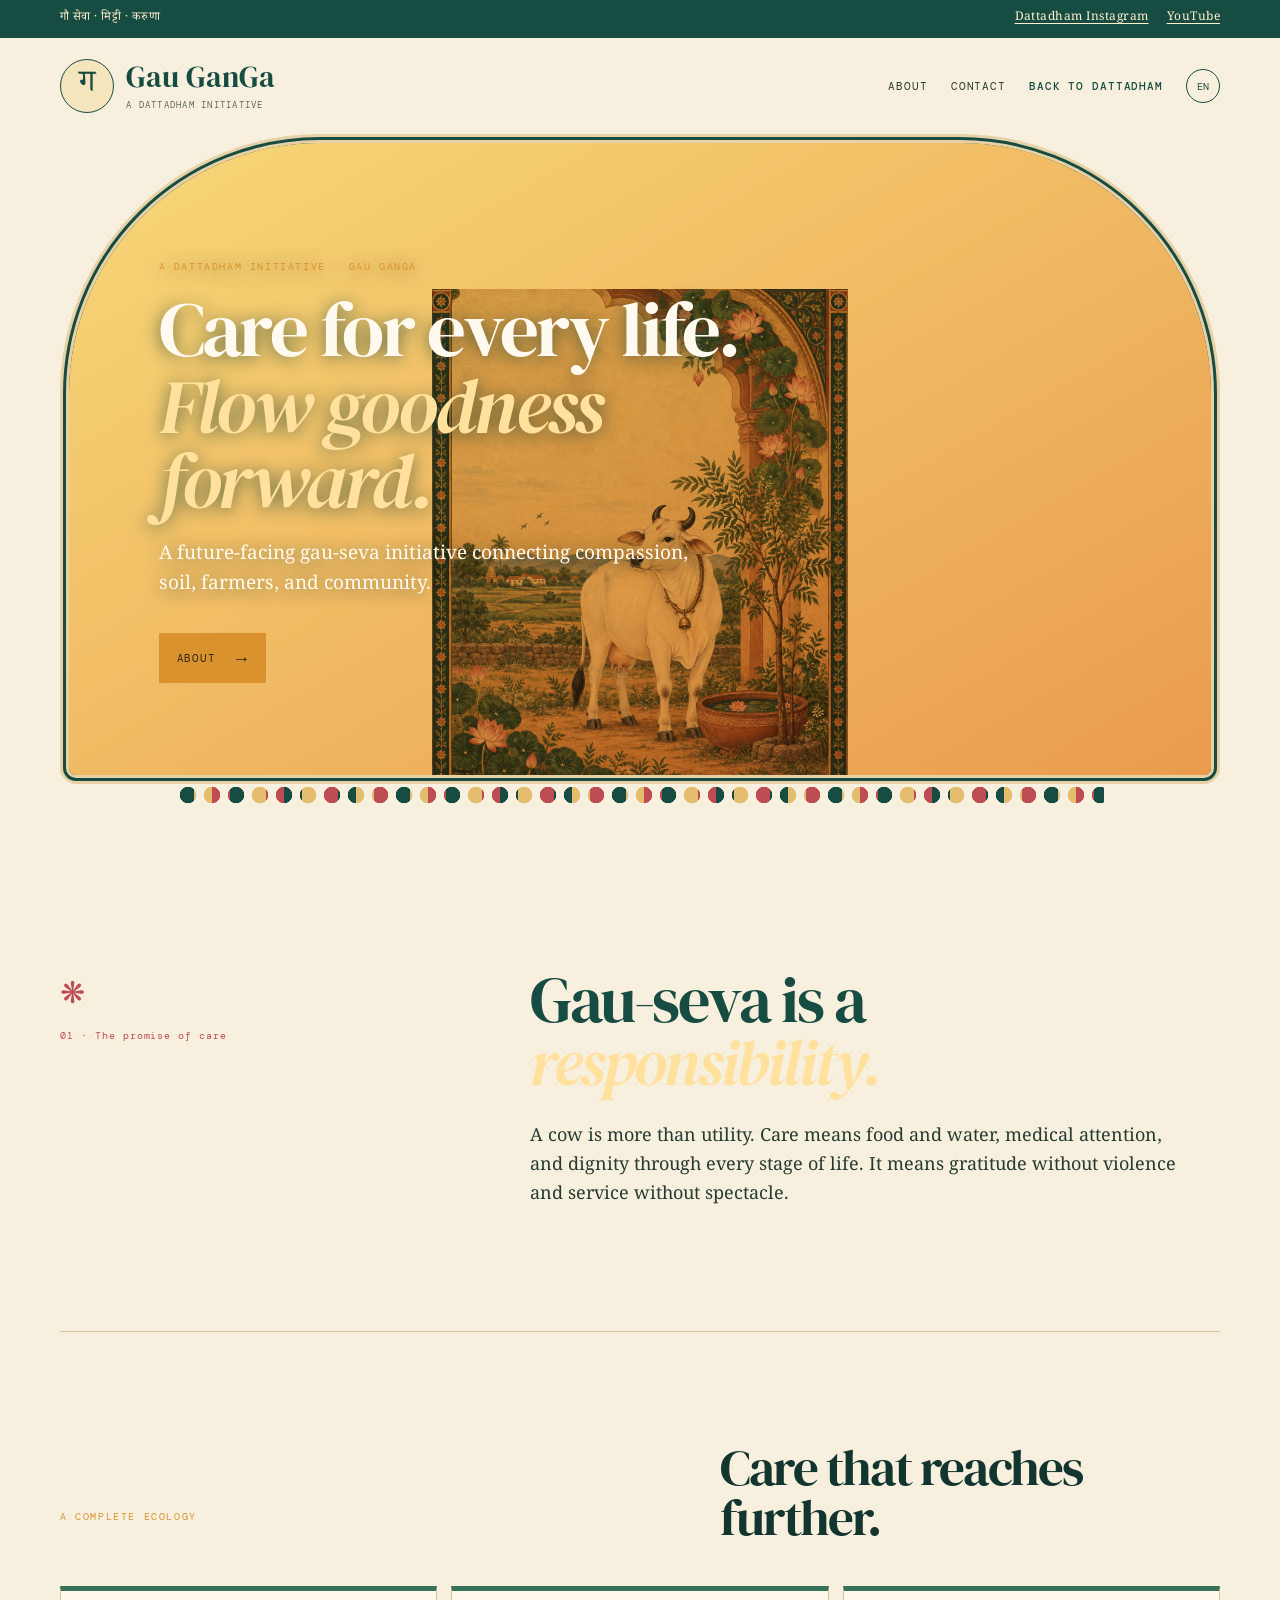
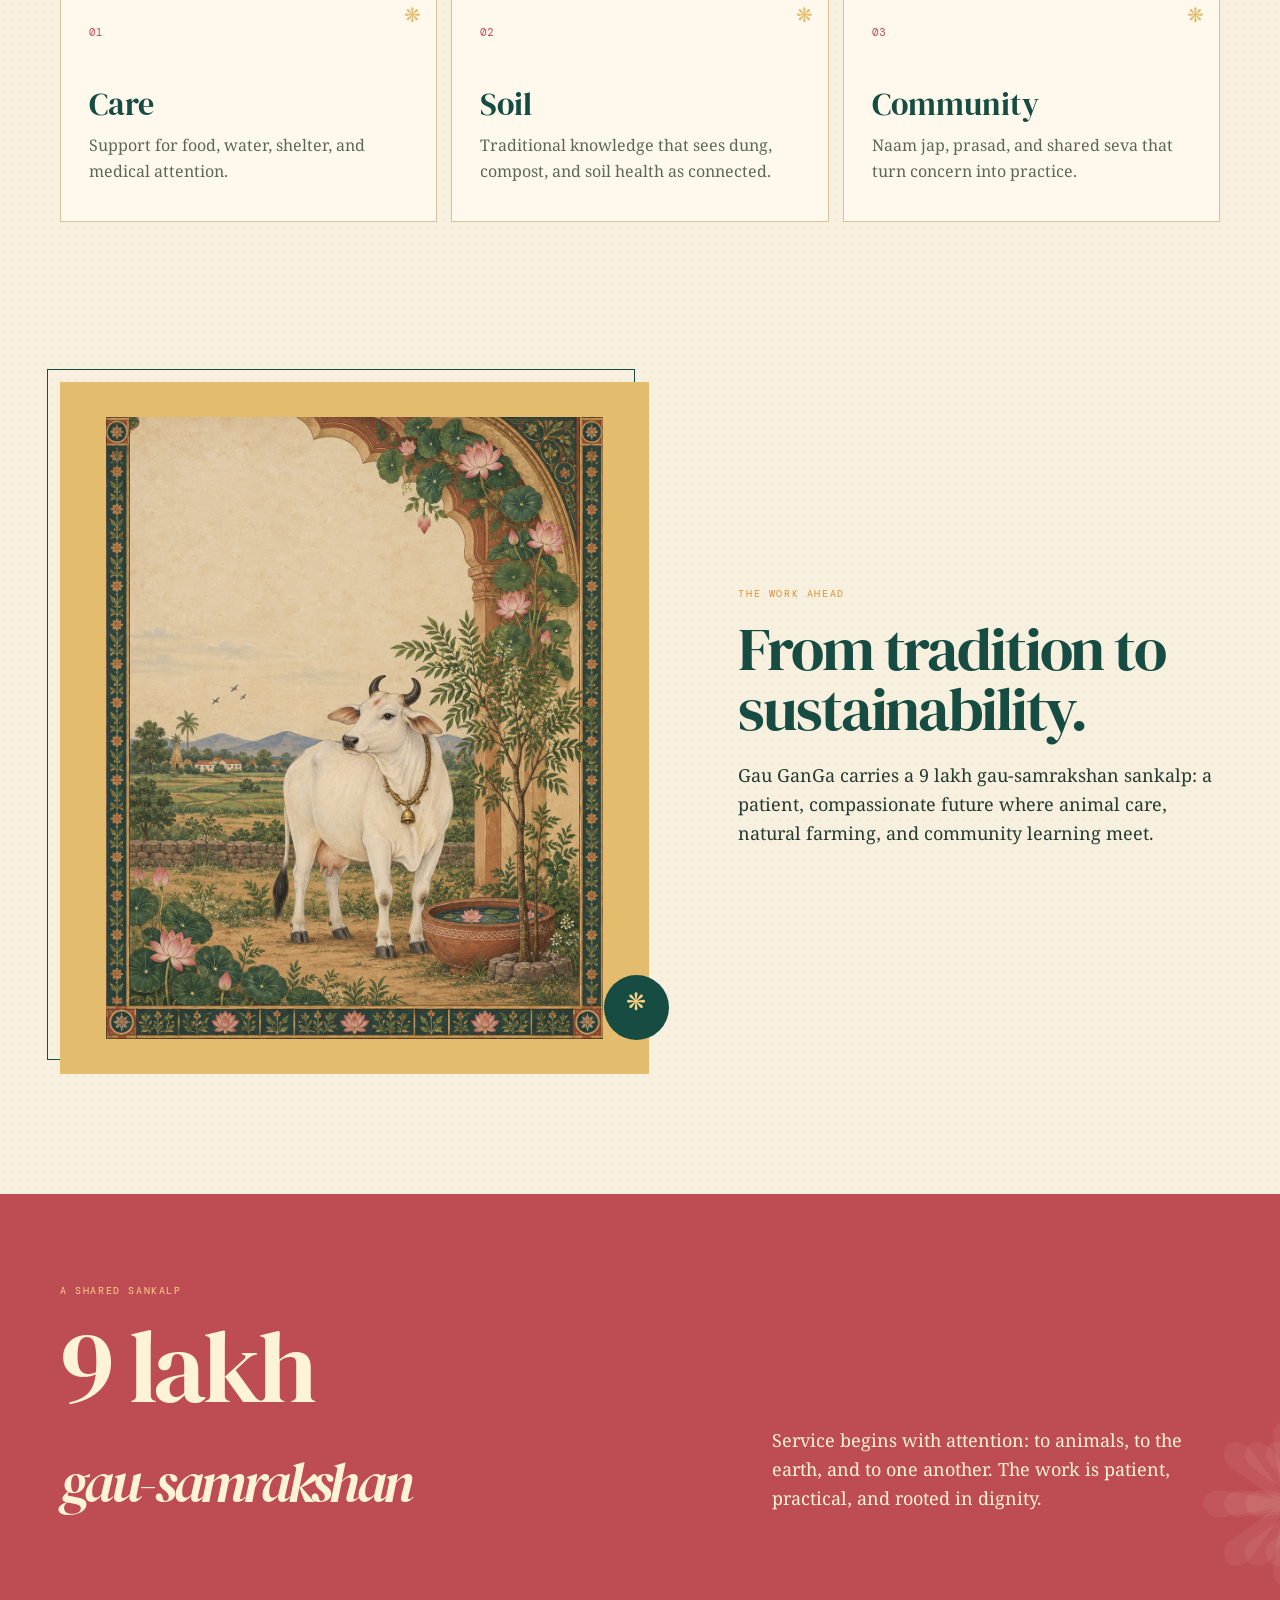
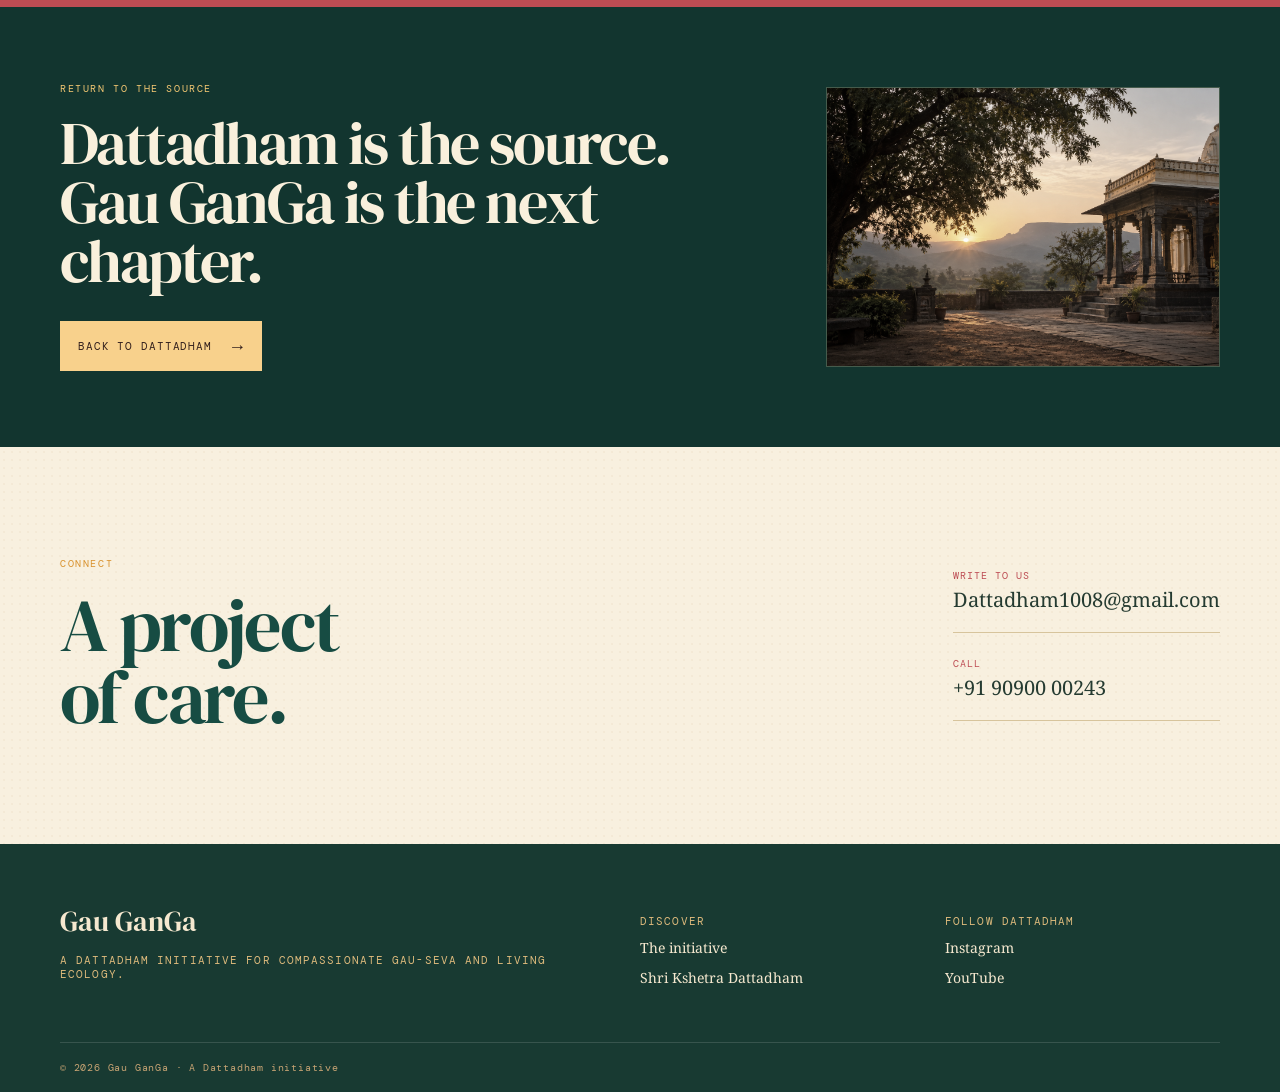
==== commit daefb794: "feat: replace supplied media with original visual assets" ====
--- a/index.html
+++ b/index.html
@@ -2,19 +2,19 @@
 <html lang="en"><head>
 <meta charset="utf-8"><meta name="viewport" content="width=device-width,initial-scale=1">
 <meta name="description" content="Gau GanGa — a Dattadham initiative for compassionate gau-seva, soil health, and community practice."><meta name="theme-color" content="#174c43">
-<link rel="canonical" href="https://gauganga.org/"><meta property="og:title" content="Gau GanGa | A Dattadham Initiative"><meta property="og:description" content="Care for every life. Flow goodness forward."><meta property="og:image" content="https://gauganga.org/assets/gauganga-cow-art.webp"><meta property="og:type" content="website">
+<link rel="canonical" href="https://gauganga.org/"><meta property="og:title" content="Gau GanGa | A Dattadham Initiative"><meta property="og:description" content="Care for every life. Flow goodness forward."><meta property="og:image" content="https://gauganga.org/assets/gauganga-illustration-original.png"><meta property="og:type" content="website">
 <title>Gau GanGa | A Dattadham Initiative</title><link rel="stylesheet" href="/site.css"><script defer src="/site.js"></script>
 </head><body class="site-gauganga" data-site="gau">
 <a class="skip" href="#main">Skip to content</a>
 <div class="mantra"><div class="shell"><span>गौ सेवा · मिट्टी · करुणा</span><span><a href="https://www.instagram.com/dattadham_official/">Dattadham Instagram</a><a href="https://www.youtube.com/@श्रीक्षेत्रदत्तधामपीठ">YouTube</a></span></div></div>
-<header class="shell nav"><a class="brand" href="/"><img src="/assets/gauganga-logo.webp" alt="Gau GanGa logo"><span>Gau GanGa<small>A Dattadham initiative</small></span></a><nav aria-label="Main navigation"><a href="#about" data-k="about">About</a><a href="#contact" data-k="contact">Contact</a><a class="project-link" href="https://www.dattadham.in" data-k="back">Back to Dattadham</a><button class="lang" type="button" aria-label="Change language">EN</button></nav></header>
+<header class="shell nav"><a class="brand" href="/"><span class="brand-mark">ग</span><span>Gau GanGa<small>A Dattadham initiative</small></span></a><nav aria-label="Main navigation"><a href="#about" data-k="about">About</a><a href="#contact" data-k="contact">Contact</a><a class="project-link" href="https://www.dattadham.in" data-k="back">Back to Dattadham</a><button class="lang" type="button" aria-label="Change language">EN</button></nav></header>
 <main id="main">
-<section class="hero shell"><div class="hero-arch"><div class="cow-art"><img src="/assets/gauganga-cow-art.webp" alt="A sacred cow and devotional care in Gau GanGa artwork" fetchpriority="high"></div><div class="hero-copy"><p class="eyebrow" data-k="eyebrow">A Dattadham initiative · Gau GanGa</p><h1 data-k="title">Care for every life. <em>Flow goodness forward.</em></h1><p class="lede" data-k="lead">A future-facing gau-seva initiative connecting compassion, soil, farmers, and community.</p><a class="button" href="#about" data-k="about">About <span>→</span></a></div></div><div class="blockprint-band" aria-hidden="true"></div></section>
+<section class="hero shell"><div class="hero-arch"><div class="cow-art"><img src="/assets/gauganga-illustration-original.png" alt="Original Gau GanGa artwork of a cared-for cow in a living landscape" fetchpriority="high"></div><div class="hero-copy"><p class="eyebrow" data-k="eyebrow">A Dattadham initiative · Gau GanGa</p><h1 data-k="title">Care for every life. <em>Flow goodness forward.</em></h1><p class="lede" data-k="lead">A future-facing gau-seva initiative connecting compassion, soil, farmers, and community.</p><a class="button" href="#about" data-k="about">About <span>→</span></a></div></div><div class="blockprint-band" aria-hidden="true"></div></section>
 <section class="shell opening" id="about"><div class="chapter-mark"><span>❋</span><small>01 · The promise of care</small></div><div><h2 data-k="story-title">Gau-seva is a <em>responsibility.</em></h2><p data-k="story">A cow is more than utility. Care means food and water, medical attention, and dignity through every stage of life. It means gratitude without violence and service without spectacle.</p></div></section>
 <section class="shell practice"><div class="section-heading"><p class="eyebrow">A complete ecology</p><h2>Care that reaches further.</h2></div><div class="pillars"><article data-pillar><b>01</b><h3>Care</h3><p>Food, water, shelter, and medical attention.</p></article><article data-pillar><b>02</b><h3>Soil</h3><p>Traditional knowledge for soil health.</p></article><article data-pillar><b>03</b><h3>Community</h3><p>Seva that turns concern into practice.</p></article></div></section>
-<section class="shell feature"><div class="feature-photo"><img src="/assets/gauganga-cow-art.webp" loading="lazy" alt="Gau GanGa’s cow artwork framed by traditional Indian motifs"><span class="lotus-stamp">❋</span></div><div class="feature-copy"><p class="eyebrow">The work ahead</p><h2 data-k="feature-title">From tradition to sustainability.</h2><p data-k="feature">Gau GanGa carries a 9 lakh gau-samrakshan sankalp: a patient, compassionate future where animal care, natural farming, and community learning meet.</p></div></section>
+<section class="shell feature"><div class="feature-photo"><img src="/assets/gauganga-illustration-original.png" loading="lazy" alt="Original Gau GanGa artwork framed by traditional Indian motifs"><span class="lotus-stamp">❋</span></div><div class="feature-copy"><p class="eyebrow">The work ahead</p><h2 data-k="feature-title">From tradition to sustainability.</h2><p data-k="feature">Gau GanGa carries a 9 lakh gau-samrakshan sankalp: a patient, compassionate future where animal care, natural farming, and community learning meet.</p></div></section>
 <section class="sankalp"><div class="shell"><p class="eyebrow">A shared sankalp</p><div class="sankalp-grid"><h2>9 lakh<br><em>gau-samrakshan</em></h2><p>Service begins with attention: to animals, to the earth, and to one another. The work is patient, practical, and rooted in dignity.</p></div></div></section>
-<section class="dattadham-callout"><div class="shell callout-grid"><div><p class="eyebrow">Return to the source</p><h2 data-k="bridge-title">Dattadham is the source. Gau GanGa is the next chapter.</h2><a class="button light" href="https://www.dattadham.in" data-k="back">Back to Dattadham <span>→</span></a></div><img src="/assets/dattdham-campus.webp" loading="lazy" alt="Dattadham campus in Nashik"></div></section>
+<section class="dattadham-callout"><div class="shell callout-grid"><div><p class="eyebrow">Return to the source</p><h2 data-k="bridge-title">Dattadham is the source. Gau GanGa is the next chapter.</h2><a class="button light" href="https://www.dattadham.in" data-k="back">Back to Dattadham <span>→</span></a></div><img src="/assets/dattadham-heritage-original.png" loading="lazy" alt="Original Dattadham-inspired heritage courtyard image"></div></section>
 <section class="shell contact" id="contact"><div><p class="eyebrow">Connect</p><h2>A project<br>of care.</h2></div><div class="contact-links"><a href="mailto:Dattadham1008@gmail.com"><small data-k="email">Write to us</small>Dattadham1008@gmail.com</a><a href="tel:+919090000243"><small>Call</small>+91 90900 00243</a></div></section>
 </main>
 <footer><div class="shell footer-grid"><div><a class="footer-brand" href="/">Gau GanGa</a><p>A Dattadham initiative for compassionate gau-seva and living ecology.</p></div><div><p>Discover</p><a href="#about">The initiative</a><a href="https://www.dattadham.in">Shri Kshetra Dattadham</a></div><div><p>Follow Dattadham</p><a href="https://www.instagram.com/dattadham_official/">Instagram</a><a href="https://www.youtube.com/@श्रीक्षेत्रदत्तधामपीठ">YouTube</a></div></div><div class="shell copyright">© <span data-year></span> Gau GanGa · A Dattadham initiative</div></footer>
--- a/site.css
+++ b/site.css
@@ -1,2 +1,2 @@
 @import url('https://fonts.googleapis.com/css2?family=DM+Mono:wght@400;500&family=DM+Serif+Display:ital@0;1&family=Noto+Serif+Devanagari:wght@400;500;600&display=swap');
-:root{--ink:#253b31;--green:#174c43;--deep:#12352f;--leaf:#357359;--saffron:#d9922e;--gold:#e3bd6d;--paper:#f8f0df;--rose:#bd4c53;--line:#d7c49c;--muted:#5c6856}*{box-sizing:border-box}html{scroll-behavior:smooth}body{margin:0;background:var(--paper);color:var(--ink);font:16px/1.6 "Noto Serif Devanagari",Georgia,serif;background-image:radial-gradient(#be9d6514 1px,transparent 1px);background-size:8px 8px}.shell{width:min(1160px,calc(100% - 48px));margin:auto}a{color:inherit;text-decoration:none}.skip{position:fixed;left:12px;top:-48px;background:#fff;color:#000;padding:9px;z-index:20}.skip:focus{top:12px}.mantra{background:var(--green);color:#fff1ce;font-size:12px;letter-spacing:.04em}.mantra .shell{min-height:38px;display:flex;align-items:center;justify-content:space-between;gap:16px}.mantra span:last-child{display:flex;gap:18px}.mantra a{text-decoration:underline;text-underline-offset:3px}.nav{min-height:96px;display:flex;justify-content:space-between;align-items:center;gap:24px}.brand{display:flex;align-items:center;gap:12px;font:30px/1 "DM Serif Display",serif;color:var(--green)}.brand img{height:54px;width:54px;object-fit:contain}.brand small{display:block;font:9px "DM Mono",monospace;letter-spacing:.14em;text-transform:uppercase;margin-top:7px;color:var(--muted)}nav{display:flex;align-items:center;gap:23px;font:11px "DM Mono",monospace;letter-spacing:.08em;text-transform:uppercase}nav a{padding-block:7px;border-bottom:1px solid transparent}nav a:hover,nav a:focus-visible{border-color:var(--green)}.project-link{color:var(--green);font-weight:500}.lang{border:1px solid var(--green);border-radius:50%;width:34px;height:34px;background:transparent;color:var(--green);font:10px "DM Mono",monospace}.hero{padding-bottom:72px}.hero-arch{min-height:650px;position:relative;overflow:hidden;border-radius:260px 260px 16px 16px;border:9px double #e7d1a6;background:var(--green);isolation:isolate}.hero-arch:before{content:"";position:absolute;inset:15px;background:radial-gradient(ellipse at 50% 22%,#ffffff18,transparent 50%),repeating-linear-gradient(90deg,transparent 0 36px,#f0cf8822 37px 38px);border-radius:240px 240px 8px 8px}.cow-art{position:absolute;inset:0;display:grid;place-items:center;background:linear-gradient(150deg,#f7d878,#ea9b4e)}.cow-art img{width:min(72%,650px);height:min(82%,520px);object-fit:contain;filter:saturate(.8) contrast(1.05);mix-blend-mode:multiply}.hero-copy{position:absolute;left:clamp(28px,7vw,90px);bottom:clamp(40px,8vw,92px);width:min(630px,80%);z-index:1;color:#fffaf0;text-shadow:0 2px 18px #173d32aa}.eyebrow{font:10px/1.4 "DM Mono",monospace;letter-spacing:.16em;text-transform:uppercase;color:var(--saffron);margin:0 0 18px}.hero h1,.opening h2,.section-heading h2,.feature h2,.dattadham-callout h2,.contact h2,.sankalp h2{font:clamp(43px,6vw,82px)/.98 "DM Serif Display","Noto Serif Devanagari",serif;letter-spacing:-.035em;margin:0}.hero h1 em,.opening h2 em{font-weight:400;color:#ffe09c}.lede{font-size:19px;line-height:1.55;margin:24px 0 32px;max-width:560px}.button{display:inline-flex;align-items:center;gap:20px;background:var(--saffron);color:#30271b;padding:13px 18px;font:11px "DM Mono",monospace;letter-spacing:.08em;text-transform:uppercase;text-shadow:none}.button span{font-size:18px}.blockprint-band{height:24px;margin:-1px 10% 0;background:repeating-linear-gradient(90deg,var(--green) 0 18px,var(--gold) 18px 36px,var(--rose) 36px 54px);mask:radial-gradient(circle at 12px 12px,#000 8px,transparent 8.5px) 0 0/24px 24px}.opening{padding:90px 0 120px;display:grid;grid-template-columns:.8fr 1.5fr;gap:8vw;border-bottom:1px solid var(--line)}.chapter-mark{font-family:"DM Mono",monospace;color:var(--rose);font-size:12px;letter-spacing:.08em}.chapter-mark span{display:block;font-size:30px;margin-bottom:9px}.opening h2{font-size:clamp(42px,5vw,68px);max-width:730px;color:var(--green)}.opening>div:last-child>p{max-width:650px;margin:30px 0 0;font-size:18px}.practice{padding:110px 0}.section-heading{display:flex;align-items:end;justify-content:space-between;gap:20px;margin-bottom:44px}.section-heading h2{font-size:clamp(34px,4vw,54px);color:var(--deep);max-width:500px}.pillars{display:grid;grid-template-columns:repeat(3,1fr);gap:14px}.pillars article{background:#fff9ed;padding:30px 28px 34px;border:1px solid var(--line);border-top:5px solid var(--leaf);position:relative}.pillars article:before{content:"❋";position:absolute;top:12px;right:15px;color:var(--gold);font-size:20px}.pillars b{font:11px "DM Mono",monospace;color:var(--rose)}.pillars h3{font:32px/1.1 "DM Serif Display","Noto Serif Devanagari",serif;margin:40px 0 14px;color:var(--green)}.pillars p{margin:0;color:var(--muted)}.feature{display:grid;grid-template-columns:1.1fr .9fr;gap:clamp(32px,7vw,92px);align-items:center;padding:50px 0 120px}.feature-photo{position:relative;background:var(--gold)}.feature-photo img{display:block;width:100%;aspect-ratio:4/4.7;object-fit:contain;padding:35px;filter:saturate(.85)}.feature-photo:before{content:"";position:absolute;inset:-13px 14px 14px -13px;border:1px solid var(--green);z-index:-1}.lotus-stamp{position:absolute;right:-20px;bottom:34px;width:65px;height:65px;display:grid;place-items:center;border-radius:50%;background:var(--green);color:#f8d186;font-size:24px}.feature-copy h2{font-size:clamp(40px,4.8vw,64px);color:var(--green)}.feature-copy>p:last-child{font-size:18px;margin-top:26px}.sankalp{background:var(--rose);color:#fff3d7;padding:90px 0;position:relative;overflow:hidden}.sankalp:before{content:"❋  ❋  ❋";position:absolute;right:-30px;bottom:-120px;font-size:220px;color:#fff4d512;letter-spacing:-.5em}.sankalp .eyebrow{color:#ffd988}.sankalp-grid{display:grid;grid-template-columns:1.2fr .8fr;align-items:end;gap:40px}.sankalp h2{font-size:clamp(56px,8vw,112px)}.sankalp h2 em{font-size:.55em;font-weight:400}.sankalp-grid p{font-size:18px;margin:0}.dattadham-callout{background:var(--deep);color:#f9f0dc;overflow:hidden}.callout-grid{min-height:440px;display:grid;grid-template-columns:1fr .55fr;align-items:center;gap:50px}.dattadham-callout h2{font-size:clamp(40px,4.7vw,66px);max-width:650px}.dattadham-callout .eyebrow{color:#f4c873}.dattadham-callout img{width:100%;height:280px;object-fit:cover;filter:saturate(.6);border:1px solid #f2cf893d}.button.light{background:#f8d18c;color:#33201d;margin-top:30px}.contact{display:flex;justify-content:space-between;gap:40px;padding:110px 0}.contact h2{font-size:clamp(48px,6vw,74px);color:var(--green)}.contact-links{display:grid;gap:24px;align-content:center;font-size:20px}.contact-links a{border-bottom:1px solid var(--line);padding-bottom:12px}.contact-links small{display:block;font:10px "DM Mono",monospace;letter-spacing:.1em;text-transform:uppercase;color:var(--rose);margin-bottom:6px}footer{background:#183a32;color:#f5e8cf;padding:58px 0 18px}.footer-grid{display:grid;grid-template-columns:2fr 1fr 1fr;gap:30px}.footer-brand{font:28px "DM Serif Display",serif}.footer-grid p{font:11px "DM Mono",monospace;letter-spacing:.1em;text-transform:uppercase;color:#ddba7c;margin:12px 0}.footer-grid div:not(:first-child) a{display:block;margin:8px 0;font-size:14px}.copyright{font:10px "DM Mono",monospace;letter-spacing:.08em;color:#c8a474;border-top:1px solid #ffffff22;padding-top:18px;margin-top:42px}@media(max-width:760px){.shell{width:min(100% - 32px,1160px)}.mantra .shell{font-size:10px}.mantra span:last-child{display:none}.nav{min-height:76px}.brand{font-size:25px}.brand img{height:43px;width:43px}nav{gap:10px;font-size:9px}nav a:not(.project-link){display:none}.hero{padding-bottom:45px}.hero-arch{min-height:560px;border-radius:150px 150px 12px 12px;border-width:6px}.hero-copy{left:27px;bottom:42px}.hero h1{font-size:49px}.lede{font-size:16px}.cow-art{align-items:start;padding-top:42px}.cow-art img{width:100%;height:55%;}.opening{grid-template-columns:1fr;gap:24px;padding:65px 0 80px}.opening>div:last-child>p{font-size:16px}.section-heading{display:block}.section-heading h2{font-size:42px}.pillars{grid-template-columns:1fr}.pillars article{padding:23px}.pillars h3{margin:24px 0 10px}.practice{padding:75px 0}.feature{grid-template-columns:1fr;padding-bottom:75px}.feature-copy h2{font-size:49px}.sankalp{padding:70px 0}.sankalp-grid{grid-template-columns:1fr}.callout-grid{grid-template-columns:1fr;min-height:auto;padding:72px 0 40px;gap:20px}.contact{display:grid;padding:75px 0}.footer-grid{grid-template-columns:1fr;gap:20px}}
+:root{--ink:#253b31;--green:#174c43;--deep:#12352f;--leaf:#357359;--saffron:#d9922e;--gold:#e3bd6d;--paper:#f8f0df;--rose:#bd4c53;--line:#d7c49c;--muted:#5c6856}*{box-sizing:border-box}html{scroll-behavior:smooth}body{margin:0;background:var(--paper);color:var(--ink);font:16px/1.6 "Noto Serif Devanagari",Georgia,serif;background-image:radial-gradient(#be9d6514 1px,transparent 1px);background-size:8px 8px}.shell{width:min(1160px,calc(100% - 48px));margin:auto}a{color:inherit;text-decoration:none}.skip{position:fixed;left:12px;top:-48px;background:#fff;color:#000;padding:9px;z-index:20}.skip:focus{top:12px}.mantra{background:var(--green);color:#fff1ce;font-size:12px;letter-spacing:.04em}.mantra .shell{min-height:38px;display:flex;align-items:center;justify-content:space-between;gap:16px}.mantra span:last-child{display:flex;gap:18px}.mantra a{text-decoration:underline;text-underline-offset:3px}.nav{min-height:96px;display:flex;justify-content:space-between;align-items:center;gap:24px}.brand{display:flex;align-items:center;gap:12px;font:30px/1 "DM Serif Display",serif;color:var(--green)}.brand-mark{height:54px;width:54px;display:grid;place-items:center;border:1px solid var(--green);border-radius:50%;font:31px "Noto Serif Devanagari",serif;color:var(--green);background:#f5e5bd}.brand small{display:block;font:9px "DM Mono",monospace;letter-spacing:.14em;text-transform:uppercase;margin-top:7px;color:var(--muted)}nav{display:flex;align-items:center;gap:23px;font:11px "DM Mono",monospace;letter-spacing:.08em;text-transform:uppercase}nav a{padding-block:7px;border-bottom:1px solid transparent}nav a:hover,nav a:focus-visible{border-color:var(--green)}.project-link{color:var(--green);font-weight:500}.lang{border:1px solid var(--green);border-radius:50%;width:34px;height:34px;background:transparent;color:var(--green);font:10px "DM Mono",monospace}.hero{padding-bottom:72px}.hero-arch{min-height:650px;position:relative;overflow:hidden;border-radius:260px 260px 16px 16px;border:9px double #e7d1a6;background:var(--green);isolation:isolate}.hero-arch:before{content:"";position:absolute;inset:15px;background:radial-gradient(ellipse at 50% 22%,#ffffff18,transparent 50%),repeating-linear-gradient(90deg,transparent 0 36px,#f0cf8822 37px 38px);border-radius:240px 240px 8px 8px}.cow-art{position:absolute;inset:0;display:grid;place-items:center;background:linear-gradient(150deg,#f7d878,#ea9b4e)}.cow-art img{width:min(72%,650px);height:min(82%,520px);object-fit:contain;filter:saturate(.8) contrast(1.05);mix-blend-mode:multiply}.hero-copy{position:absolute;left:clamp(28px,7vw,90px);bottom:clamp(40px,8vw,92px);width:min(630px,80%);z-index:1;color:#fffaf0;text-shadow:0 2px 18px #173d32aa}.eyebrow{font:10px/1.4 "DM Mono",monospace;letter-spacing:.16em;text-transform:uppercase;color:var(--saffron);margin:0 0 18px}.hero h1,.opening h2,.section-heading h2,.feature h2,.dattadham-callout h2,.contact h2,.sankalp h2{font:clamp(43px,6vw,82px)/.98 "DM Serif Display","Noto Serif Devanagari",serif;letter-spacing:-.035em;margin:0}.hero h1 em,.opening h2 em{font-weight:400;color:#ffe09c}.lede{font-size:19px;line-height:1.55;margin:24px 0 32px;max-width:560px}.button{display:inline-flex;align-items:center;gap:20px;background:var(--saffron);color:#30271b;padding:13px 18px;font:11px "DM Mono",monospace;letter-spacing:.08em;text-transform:uppercase;text-shadow:none}.button span{font-size:18px}.blockprint-band{height:24px;margin:-1px 10% 0;background:repeating-linear-gradient(90deg,var(--green) 0 18px,var(--gold) 18px 36px,var(--rose) 36px 54px);mask:radial-gradient(circle at 12px 12px,#000 8px,transparent 8.5px) 0 0/24px 24px}.opening{padding:90px 0 120px;display:grid;grid-template-columns:.8fr 1.5fr;gap:8vw;border-bottom:1px solid var(--line)}.chapter-mark{font-family:"DM Mono",monospace;color:var(--rose);font-size:12px;letter-spacing:.08em}.chapter-mark span{display:block;font-size:30px;margin-bottom:9px}.opening h2{font-size:clamp(42px,5vw,68px);max-width:730px;color:var(--green)}.opening>div:last-child>p{max-width:650px;margin:30px 0 0;font-size:18px}.practice{padding:110px 0}.section-heading{display:flex;align-items:end;justify-content:space-between;gap:20px;margin-bottom:44px}.section-heading h2{font-size:clamp(34px,4vw,54px);color:var(--deep);max-width:500px}.pillars{display:grid;grid-template-columns:repeat(3,1fr);gap:14px}.pillars article{background:#fff9ed;padding:30px 28px 34px;border:1px solid var(--line);border-top:5px solid var(--leaf);position:relative}.pillars article:before{content:"❋";position:absolute;top:12px;right:15px;color:var(--gold);font-size:20px}.pillars b{font:11px "DM Mono",monospace;color:var(--rose)}.pillars h3{font:32px/1.1 "DM Serif Display","Noto Serif Devanagari",serif;margin:40px 0 14px;color:var(--green)}.pillars p{margin:0;color:var(--muted)}.feature{display:grid;grid-template-columns:1.1fr .9fr;gap:clamp(32px,7vw,92px);align-items:center;padding:50px 0 120px}.feature-photo{position:relative;background:var(--gold)}.feature-photo img{display:block;width:100%;aspect-ratio:4/4.7;object-fit:contain;padding:35px;filter:saturate(.85)}.feature-photo:before{content:"";position:absolute;inset:-13px 14px 14px -13px;border:1px solid var(--green);z-index:-1}.lotus-stamp{position:absolute;right:-20px;bottom:34px;width:65px;height:65px;display:grid;place-items:center;border-radius:50%;background:var(--green);color:#f8d186;font-size:24px}.feature-copy h2{font-size:clamp(40px,4.8vw,64px);color:var(--green)}.feature-copy>p:last-child{font-size:18px;margin-top:26px}.sankalp{background:var(--rose);color:#fff3d7;padding:90px 0;position:relative;overflow:hidden}.sankalp:before{content:"❋  ❋  ❋";position:absolute;right:-30px;bottom:-120px;font-size:220px;color:#fff4d512;letter-spacing:-.5em}.sankalp .eyebrow{color:#ffd988}.sankalp-grid{display:grid;grid-template-columns:1.2fr .8fr;align-items:end;gap:40px}.sankalp h2{font-size:clamp(56px,8vw,112px)}.sankalp h2 em{font-size:.55em;font-weight:400}.sankalp-grid p{font-size:18px;margin:0}.dattadham-callout{background:var(--deep);color:#f9f0dc;overflow:hidden}.callout-grid{min-height:440px;display:grid;grid-template-columns:1fr .55fr;align-items:center;gap:50px}.dattadham-callout h2{font-size:clamp(40px,4.7vw,66px);max-width:650px}.dattadham-callout .eyebrow{color:#f4c873}.dattadham-callout img{width:100%;height:280px;object-fit:cover;filter:saturate(.6);border:1px solid #f2cf893d}.button.light{background:#f8d18c;color:#33201d;margin-top:30px}.contact{display:flex;justify-content:space-between;gap:40px;padding:110px 0}.contact h2{font-size:clamp(48px,6vw,74px);color:var(--green)}.contact-links{display:grid;gap:24px;align-content:center;font-size:20px}.contact-links a{border-bottom:1px solid var(--line);padding-bottom:12px}.contact-links small{display:block;font:10px "DM Mono",monospace;letter-spacing:.1em;text-transform:uppercase;color:var(--rose);margin-bottom:6px}footer{background:#183a32;color:#f5e8cf;padding:58px 0 18px}.footer-grid{display:grid;grid-template-columns:2fr 1fr 1fr;gap:30px}.footer-brand{font:28px "DM Serif Display",serif}.footer-grid p{font:11px "DM Mono",monospace;letter-spacing:.1em;text-transform:uppercase;color:#ddba7c;margin:12px 0}.footer-grid div:not(:first-child) a{display:block;margin:8px 0;font-size:14px}.copyright{font:10px "DM Mono",monospace;letter-spacing:.08em;color:#c8a474;border-top:1px solid #ffffff22;padding-top:18px;margin-top:42px}@media(max-width:760px){.shell{width:min(100% - 32px,1160px)}.mantra .shell{font-size:10px}.mantra span:last-child{display:none}.nav{min-height:76px}.brand{font-size:25px}.brand-mark{height:43px;width:43px;font-size:25px}nav{gap:10px;font-size:9px}nav a:not(.project-link){display:none}.hero{padding-bottom:45px}.hero-arch{min-height:560px;border-radius:150px 150px 12px 12px;border-width:6px}.hero-copy{left:27px;bottom:42px}.hero h1{font-size:49px}.lede{font-size:16px}.cow-art{align-items:start;padding-top:42px}.cow-art img{width:100%;height:55%;}.opening{grid-template-columns:1fr;gap:24px;padding:65px 0 80px}.opening>div:last-child>p{font-size:16px}.section-heading{display:block}.section-heading h2{font-size:42px}.pillars{grid-template-columns:1fr}.pillars article{padding:23px}.pillars h3{margin:24px 0 10px}.practice{padding:75px 0}.feature{grid-template-columns:1fr;padding-bottom:75px}.feature-copy h2{font-size:49px}.sankalp{padding:70px 0}.sankalp-grid{grid-template-columns:1fr}.callout-grid{grid-template-columns:1fr;min-height:auto;padding:72px 0 40px;gap:20px}.contact{display:grid;padding:75px 0}.footer-grid{grid-template-columns:1fr;gap:20px}}
